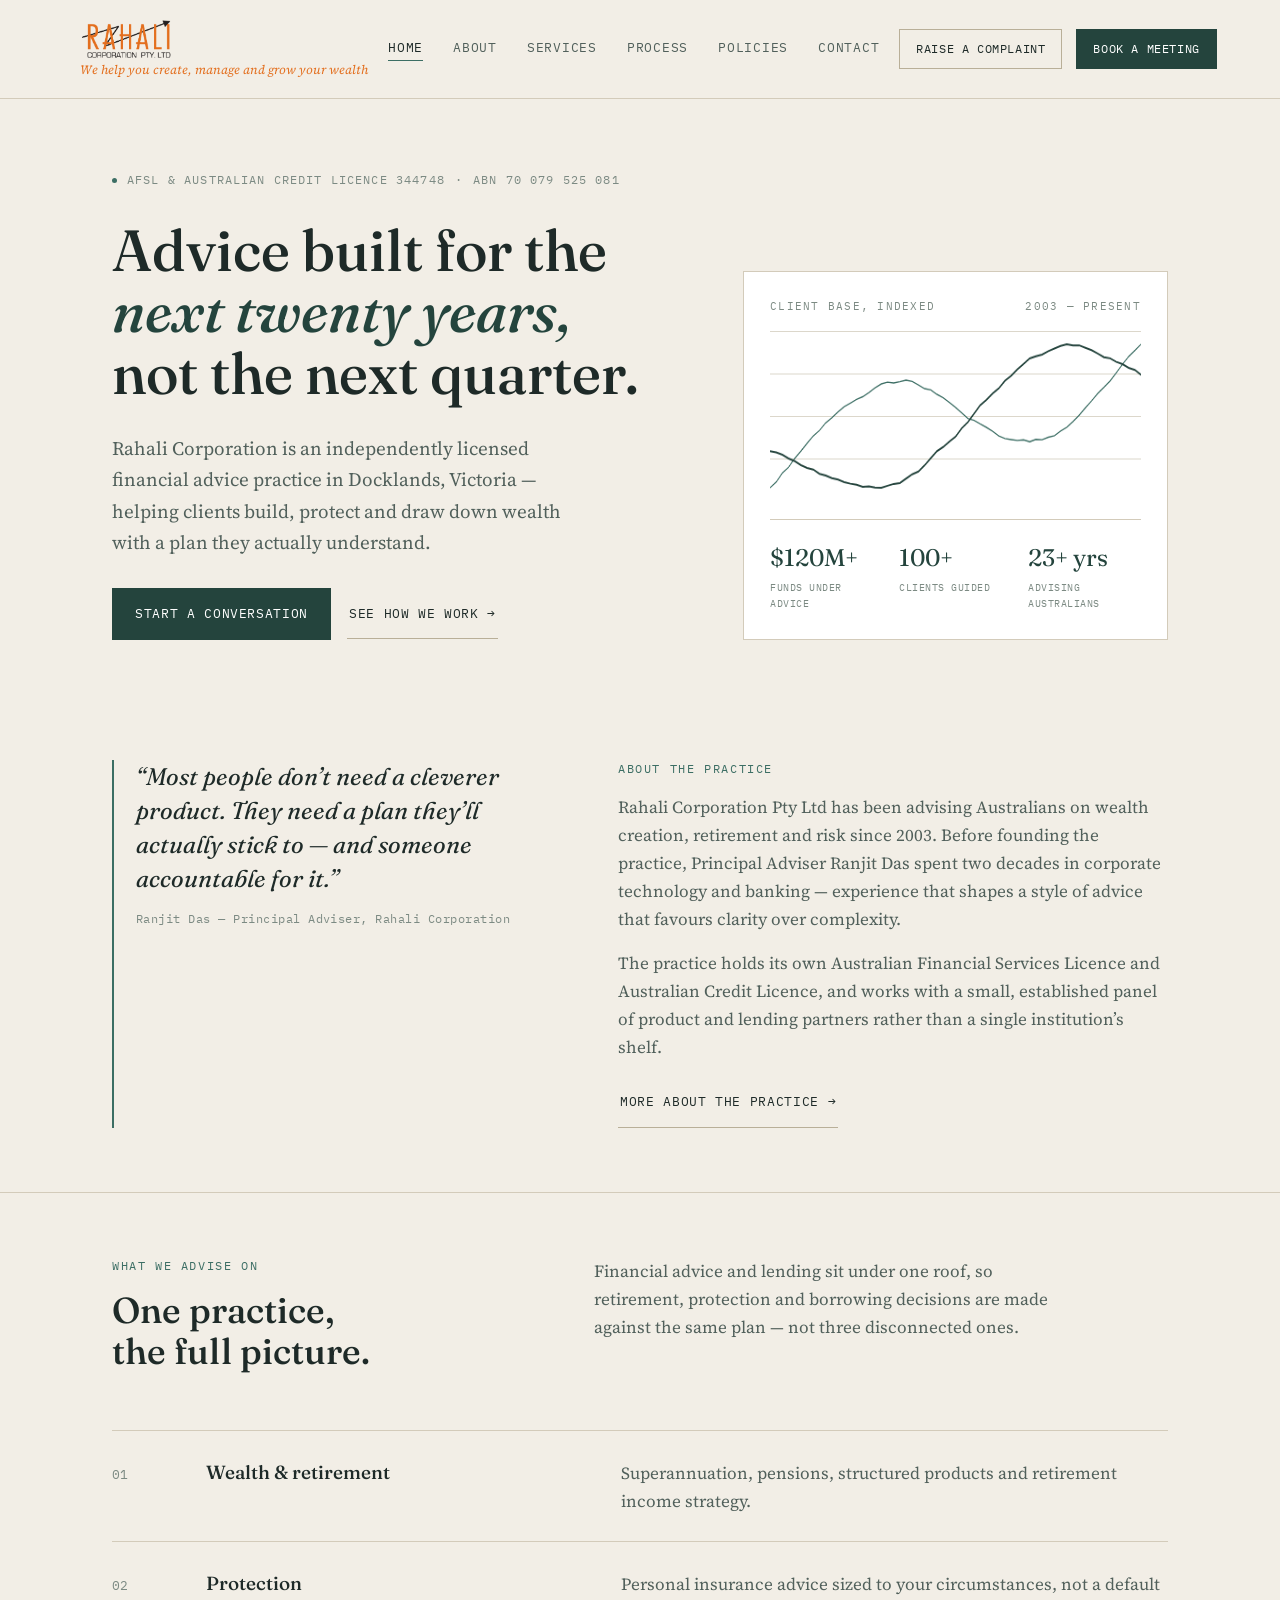
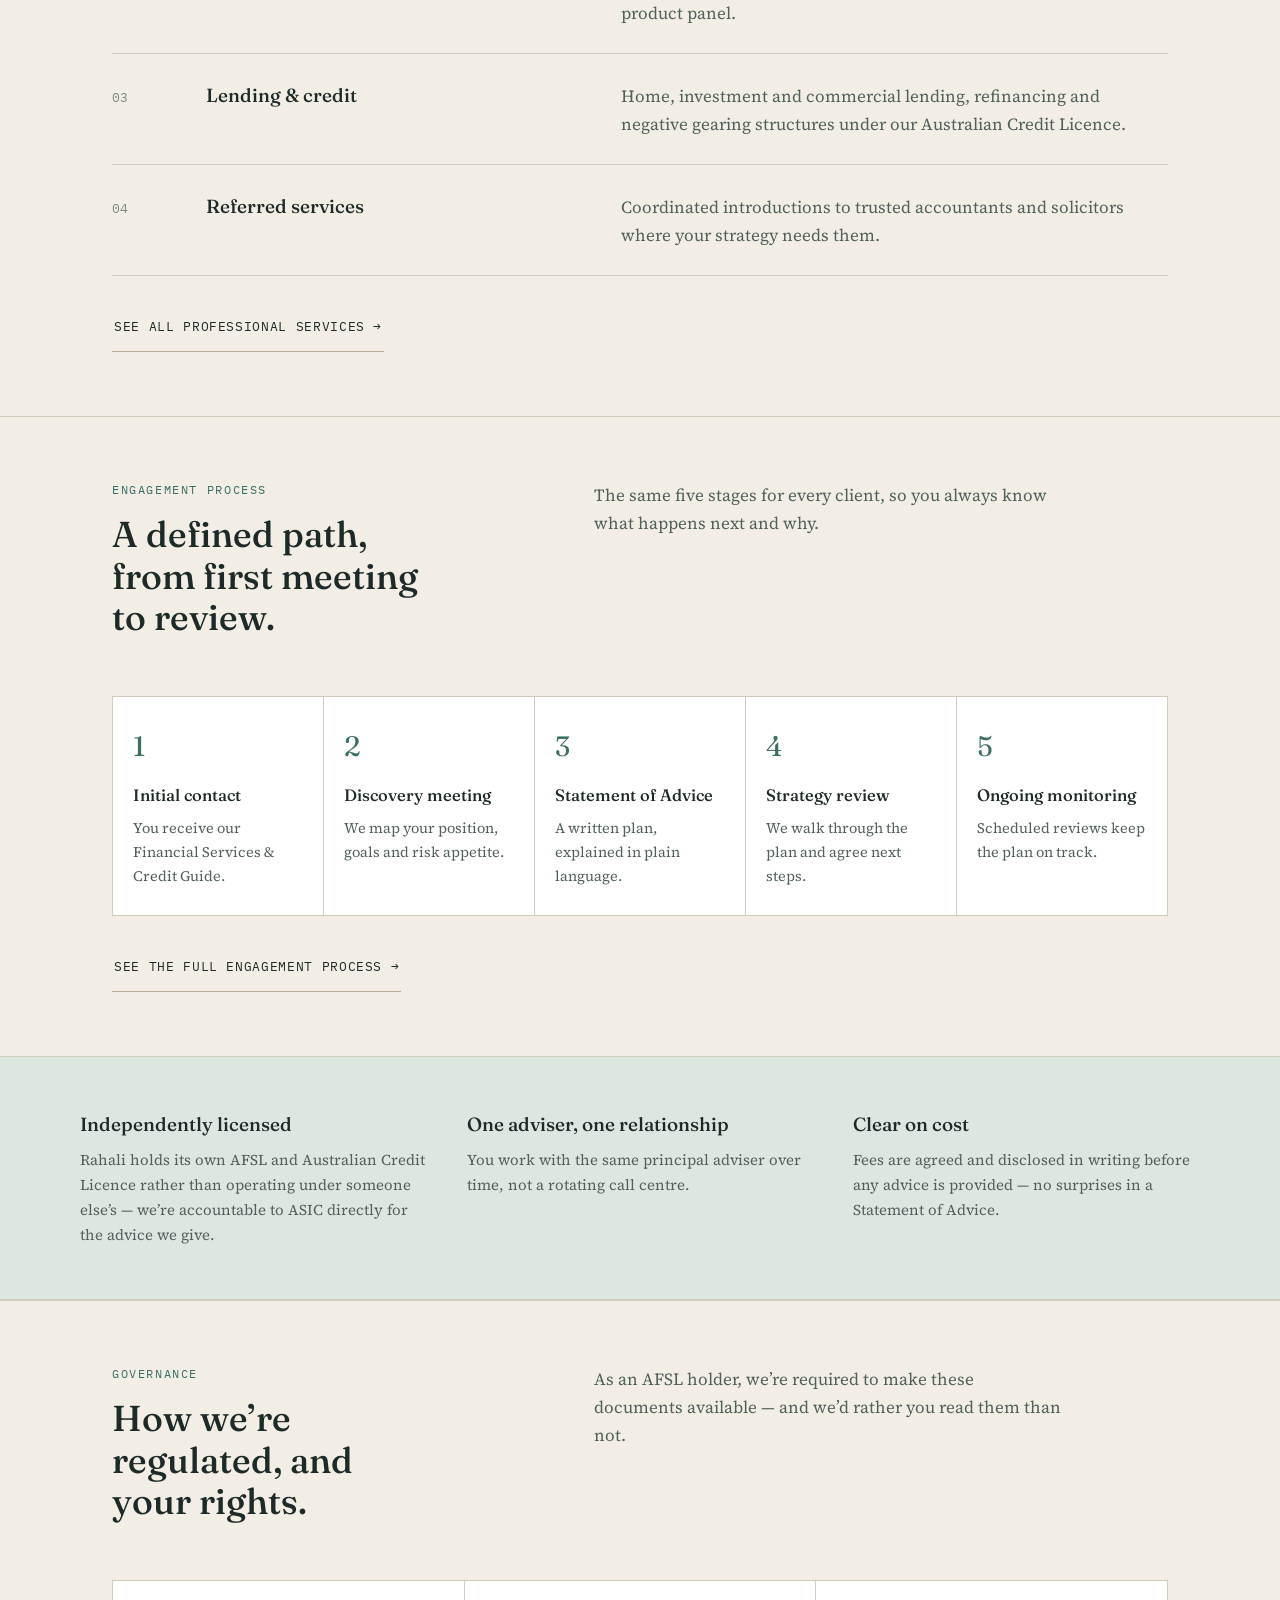
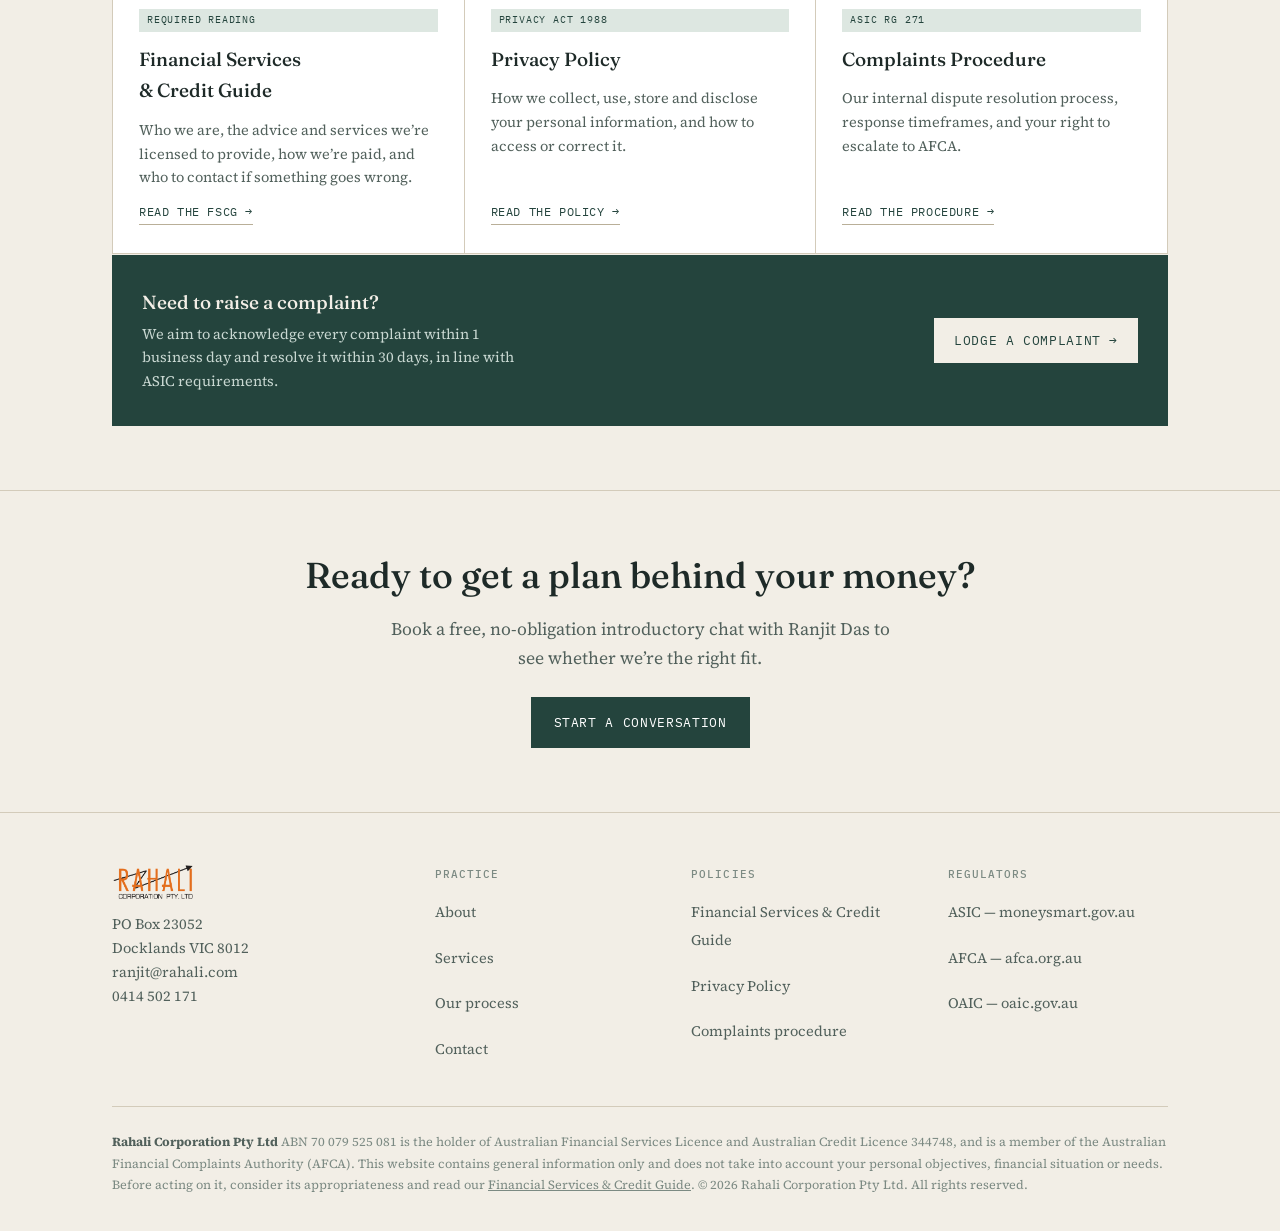
==== index.html @ df9b6079 "Add brand tagline underneath the header logo Insert "We help you create, manage and grow your wealth" ====
<!DOCTYPE html>
<html lang="en-AU">
<head>
<meta charset="UTF-8">
<meta name="viewport" content="width=device-width, initial-scale=1.0">
<title>Rahali Corporation | Financial Planning & Mortgage Advice, Melbourne</title>
<meta name="description" content="Rahali Corporation Pty Ltd helps individuals and families create, grow and protect their wealth through personal financial advice, retirement planning and mortgage broking. AFSL & Australian Credit Licence 344748.">
<link rel="icon" href="assets/img/favicon.png" type="image/png">
<link rel="preconnect" href="https://fonts.googleapis.com">
<link rel="preconnect" href="https://fonts.gstatic.com" crossorigin>
<link rel="stylesheet" href="assets/css/style.css">
</head>
<body>
<a class="skip-link" href="#main">Skip to content</a>
<div class="topbar">
  <div class="wrap topbar-inner">
    <a class="logo" href="index.html">
      <img src="assets/img/logo.png" alt="Rahali Corporation Pty Ltd" class="logo-img">
      <span class="logo-tagline">We help you create, manage and grow your wealth</span>
    </a>
    <nav class="site-nav" aria-label="Primary">
      <a href="index.html">Home</a>
      <a href="about.html">About</a>
      <a href="services.html">Services</a>
      <a href="process.html">Process</a>
      <a href="policies.html">Policies</a>
      <a href="contact.html">Contact</a>
    </nav>
    <div class="topbar-cta">
      <a class="btn-sm btn-outline-sm" href="complaints.html">Raise a Complaint</a>
      <a class="btn-primary btn-sm" href="contact.html">Book a meeting</a>
      <button class="nav-toggle" aria-label="Toggle menu" aria-expanded="false">
        <span></span><span></span><span></span>
      </button>
    </div>
  </div>
</div>

<main id="main">

<header class="hero">
  <div class="wrap">
    <div class="credential-line">
      <span class="dot"></span>
      <span>AFSL &amp; Australian Credit Licence 344748</span>
      <span>&middot;</span>
      <span>ABN 70 079 525 081</span>
    </div>
    <div class="hero-grid">
      <div>
        <h1>Advice built for the <em>next twenty years,</em> not the next quarter.</h1>
        <p class="hero-sub">Rahali Corporation is an independently licensed financial advice practice in Docklands, Victoria &mdash; helping clients build, protect and draw down wealth with a plan they actually understand.</p>
        <div class="hero-actions">
          <a class="btn-primary" href="contact.html">Start a conversation</a>
          <a class="btn-ghost" href="process.html">See how we work &rarr;</a>
        </div>
      </div>
      <div class="hero-figure">
        <div class="fig-label"><span>Client base, indexed</span><span>2003 &mdash; present</span></div>
        <canvas id="horizon" width="600" height="180"></canvas>
        <div class="fig-stats">
          <div><span class="stat-n">$120M+</span><span class="stat-l">Funds under advice</span></div>
          <div><span class="stat-n">100+</span><span class="stat-l">Clients guided</span></div>
          <div><span class="stat-n">23+ yrs</span><span class="stat-l">Advising Australians</span></div>
        </div>
      </div>
    </div>
  </div>
</header>

<section class="section">
  <div class="wrap about-grid">
    <blockquote>
      &ldquo;Most people don&rsquo;t need a cleverer product. They need a plan they&rsquo;ll actually stick to &mdash; and someone accountable for it.&rdquo;
      <cite>Ranjit Das &mdash; Principal Adviser, Rahali Corporation</cite>
    </blockquote>
    <div class="about-copy">
      <span class="eyebrow">About the practice</span>
      <p>Rahali Corporation Pty Ltd has been advising Australians on wealth creation, retirement and risk since 2003. Before founding the practice, Principal Adviser Ranjit Das spent two decades in corporate technology and banking &mdash; experience that shapes a style of advice that favours clarity over complexity.</p>
      <p>The practice holds its own Australian Financial Services Licence and Australian Credit Licence, and works with a small, established panel of product and lending partners rather than a single institution&rsquo;s shelf.</p>
      <p class="mb-0"><a class="btn-ghost" href="about.html">More about the practice &rarr;</a></p>
    </div>
  </div>
</section>

<section class="section">
  <div class="wrap">
    <div class="section-head">
      <div><span class="eyebrow">What we advise on</span><h2>One practice, the full picture.</h2></div>
      <p>Financial advice and lending sit under one roof, so retirement, protection and borrowing decisions are made against the same plan &mdash; not three disconnected ones.</p>
    </div>
    <div class="services-list">
      <div class="service-row"><span class="num mono">01</span><h3>Wealth &amp; retirement</h3><p>Superannuation, pensions, structured products and retirement income strategy.</p></div>
      <div class="service-row"><span class="num mono">02</span><h3>Protection</h3><p>Personal insurance advice sized to your circumstances, not a default product panel.</p></div>
      <div class="service-row"><span class="num mono">03</span><h3>Lending &amp; credit</h3><p>Home, investment and commercial lending, refinancing and negative gearing structures under our Australian Credit Licence.</p></div>
      <div class="service-row"><span class="num mono">04</span><h3>Referred services</h3><p>Coordinated introductions to trusted accountants and solicitors where your strategy needs them.</p></div>
    </div>
    <p style="margin-top:26px;" class="mb-0"><a class="btn-ghost" href="services.html">See all professional services &rarr;</a></p>
  </div>
</section>

<section class="section">
  <div class="wrap">
    <div class="section-head">
      <div><span class="eyebrow">Engagement process</span><h2>A defined path, from first meeting to review.</h2></div>
      <p>The same five stages for every client, so you always know what happens next and why.</p>
    </div>
    <div class="process-list">
      <div class="process-item"><span class="num">1</span><h3>Initial contact</h3><p>You receive our Financial Services &amp; Credit Guide.</p></div>
      <div class="process-item"><span class="num">2</span><h3>Discovery meeting</h3><p>We map your position, goals and risk appetite.</p></div>
      <div class="process-item"><span class="num">3</span><h3>Statement of Advice</h3><p>A written plan, explained in plain language.</p></div>
      <div class="process-item"><span class="num">4</span><h3>Strategy review</h3><p>We walk through the plan and agree next steps.</p></div>
      <div class="process-item"><span class="num">5</span><h3>Ongoing monitoring</h3><p>Scheduled reviews keep the plan on track.</p></div>
    </div>
    <p style="margin-top:26px;" class="mb-0"><a class="btn-ghost" href="process.html">See the full engagement process &rarr;</a></p>
  </div>
</section>

<div class="trust-strip">
  <div class="wrap trust-grid">
    <div><h3>Independently licensed</h3><p>Rahali holds its own AFSL and Australian Credit Licence rather than operating under someone else&rsquo;s &mdash; we&rsquo;re accountable to ASIC directly for the advice we give.</p></div>
    <div><h3>One adviser, one relationship</h3><p>You work with the same principal adviser over time, not a rotating call centre.</p></div>
    <div><h3>Clear on cost</h3><p>Fees are agreed and disclosed in writing before any advice is provided &mdash; no surprises in a Statement of Advice.</p></div>
  </div>
</div>

<section class="section">
  <div class="wrap">
    <div class="section-head">
      <div><span class="eyebrow">Governance</span><h2>How we&rsquo;re regulated, and your rights.</h2></div>
      <p>As an AFSL holder, we&rsquo;re required to make these documents available &mdash; and we&rsquo;d rather you read them than not.</p>
    </div>
    <div class="policy-grid">
      <div class="policy-card">
        <span class="tag">Required reading</span>
        <h3>Financial Services &amp; Credit Guide</h3>
        <p>Who we are, the advice and services we&rsquo;re licensed to provide, how we&rsquo;re paid, and who to contact if something goes wrong.</p>
        <a href="fscg.html">Read the FSCG &rarr;</a>
      </div>
      <div class="policy-card">
        <span class="tag">Privacy Act 1988</span>
        <h3>Privacy Policy</h3>
        <p>How we collect, use, store and disclose your personal information, and how to access or correct it.</p>
        <a href="privacy.html">Read the policy &rarr;</a>
      </div>
      <div class="policy-card">
        <span class="tag">ASIC RG 271</span>
        <h3>Complaints Procedure</h3>
        <p>Our internal dispute resolution process, response timeframes, and your right to escalate to AFCA.</p>
        <a href="complaints.html">Read the procedure &rarr;</a>
      </div>
    </div>
    <div class="complaint-banner">
      <div>
        <h3>Need to raise a complaint?</h3>
        <p>We aim to acknowledge every complaint within 1 business day and resolve it within 30 days, in line with ASIC requirements.</p>
      </div>
      <a href="complaints.html">Lodge a complaint &rarr;</a>
    </div>
  </div>
</section>

<section class="section text-center">
  <div class="wrap">
    <h2>Ready to get a plan behind your money?</h2>
    <p class="lead" style="margin:0 auto 24px;">Book a free, no-obligation introductory chat with Ranjit Das to see whether we&rsquo;re the right fit.</p>
    <a class="btn-primary" href="contact.html">Start a conversation</a>
  </div>
</section>

</main>
<footer class="site-footer">
  <div class="wrap">
    <div class="footer-grid">
      <div>
        <img src="assets/img/logo.png" alt="Rahali Corporation Pty Ltd" class="logo-img logo-img--footer">
        <p style="color:var(--ink-soft);font-size:14.5px;margin-top:14px;max-width:32ch;">PO Box 23052<br>Docklands VIC 8012<br><a href="mailto:ranjit@rahali.com">ranjit@rahali.com</a><br><a href="tel:+61414502171">0414 502 171</a></p>
      </div>
      <div>
        <h4>Practice</h4>
        <ul>
          <li><a href="about.html">About</a></li>
          <li><a href="services.html">Services</a></li>
          <li><a href="process.html">Our process</a></li>
          <li><a href="contact.html">Contact</a></li>
        </ul>
      </div>
      <div>
        <h4>Policies</h4>
        <ul>
          <li><a href="fscg.html">Financial Services &amp; Credit Guide</a></li>
          <li><a href="privacy.html">Privacy Policy</a></li>
          <li><a href="complaints.html">Complaints procedure</a></li>
        </ul>
      </div>
      <div>
        <h4>Regulators</h4>
        <ul>
          <li><a href="https://moneysmart.gov.au" target="_blank" rel="noopener">ASIC — moneysmart.gov.au</a></li>
          <li><a href="https://www.afca.org.au" target="_blank" rel="noopener">AFCA — afca.org.au</a></li>
          <li><a href="https://www.oaic.gov.au" target="_blank" rel="noopener">OAIC — oaic.gov.au</a></li>
        </ul>
      </div>
    </div>
    <div class="footer-legal">
      <strong>Rahali Corporation Pty Ltd</strong> ABN 70 079 525 081 is the holder of Australian Financial Services Licence and Australian Credit Licence 344748, and is a member of the Australian Financial Complaints Authority (AFCA). This website contains general information only and does not take into account your personal objectives, financial situation or needs. Before acting on it, consider its appropriateness and read our <a href="fscg.html">Financial Services &amp; Credit Guide</a>. &copy; <span data-year>2026</span> Rahali Corporation Pty Ltd. All rights reserved.
    </div>
  </div>
</footer>

<script src="assets/js/main.js"></script>
<script>
(function(){
  var c = document.getElementById('horizon');
  if(!c) return;
  var ctx = c.getContext('2d');
  var w = c.width, h = c.height;
  function styleOf(varName, fallback){
    var v = getComputedStyle(document.documentElement).getPropertyValue(varName);
    return v ? v.trim() : fallback;
  }
  function draw(){
    ctx.clearRect(0,0,w,h);
    var line = styleOf('--line-strong','#B9AF98');
    var accent = styleOf('--accent','#3C6E64');
    var accentDeep = styleOf('--accent-deep','#24443D');
    ctx.strokeStyle = line;
    ctx.lineWidth = 1;
    for(var gy=0; gy<=4; gy++){
      var y = (h/4)*gy + 0.5;
      ctx.globalAlpha = 0.5;
      ctx.beginPath(); ctx.moveTo(0,y); ctx.lineTo(w,y); ctx.stroke();
    }
    ctx.globalAlpha = 1;
    function series(seed, color, width, base){
      var pts = 60, arr=[];
      var v = base;
      for(var i=0;i<=pts;i++){
        var t = i/pts;
        v += Math.sin(t*7+seed)*3 + (Math.random()-0.45)*2.2 + 0.9;
        arr.push(v);
      }
      var min = Math.min.apply(null,arr), max = Math.max.apply(null,arr);
      ctx.beginPath();
      ctx.strokeStyle = color;
      ctx.lineWidth = width;
      for(var i=0;i<arr.length;i++){
        var x = (i/pts)*w;
        var y = h - 14 - ((arr[i]-min)/(max-min))*(h-28);
        if(i===0) ctx.moveTo(x,y); else ctx.lineTo(x,y);
      }
      ctx.stroke();
    }
    series(1, accent, 1.4, 20);
    series(4, accentDeep, 2, 10);
  }
  draw();
  window.matchMedia('(prefers-color-scheme: dark)').addEventListener('change', draw);
  window.addEventListener('resize', draw);
})();
</script>
</body>
</html>
---- assets/css/style.css ----
/* =========================================================
   Rahali Corporation Pty Ltd — Site Stylesheet
   "Long Horizon" design system: editorial serif + mono labels,
   sage/cream palette, sharp corners, no shadows.
   ========================================================= */

@import url('https://fonts.googleapis.com/css2?family=Fraunces:opsz,wght@9..144,400;9..144,500;9..144,600&family=Source+Serif+4:ital,wght@0,400;0,500;0,600;1,400&family=IBM+Plex+Mono:wght@400;500&display=swap');

:root{
  --bg:#F2EEE6;
  --surface:#FFFFFF;
  --surface-soft:#EAE4D6;
  --ink:#1E2A28;
  --ink-soft:#51605B;
  --ink-faint:#7C8A83;
  --accent:#3C6E64;
  --accent-deep:#24443D;
  --accent-tint:#DDE7E1;
  --line:#D3CBBA;
  --line-strong:#B9AF98;
  --danger:#8C4A3A;
}
@media (prefers-color-scheme: dark){
  :root:not([data-theme="light"]){
    --bg:#141C1A; --surface:#1B2523; --surface-soft:#22302C;
    --ink:#EDEAE0; --ink-soft:#B7C0BA; --ink-faint:#84928C;
    --accent:#6FAE9D; --accent-deep:#9CCABB; --accent-tint:#25352F;
    --line:#33413C; --line-strong:#425048; --danger:#D19684;
  }
}
:root[data-theme="dark"]{
  --bg:#141C1A; --surface:#1B2523; --surface-soft:#22302C;
  --ink:#EDEAE0; --ink-soft:#B7C0BA; --ink-faint:#84928C;
  --accent:#6FAE9D; --accent-deep:#9CCABB; --accent-tint:#25352F;
  --line:#33413C; --line-strong:#425048; --danger:#D19684;
}

*, *::before, *::after{ box-sizing:border-box; }
html{ -webkit-font-smoothing:antialiased; scroll-behavior:smooth; overflow-x:hidden; }
body{
  margin:0;
  background:var(--bg);
  color:var(--ink);
  font-family:"Source Serif 4", Georgia, "Times New Roman", serif;
  font-size:17px;
  line-height:1.65;
  overflow-x:hidden;
}
a{ color:inherit; }
h1,h2,h3,h4{
  font-family:"Fraunces","Iowan Old Style",Georgia,serif;
  font-weight:500;
  text-wrap:balance;
  margin:0 0 0.5em;
  color:var(--ink);
}
h1{ font-size:clamp(34px,5vw,58px); line-height:1.06; }
h2{ font-size:clamp(26px,3.4vw,36px); line-height:1.15; }
h3{ font-size:19px; font-weight:500; }
p{ margin:0 0 1em; color:var(--ink); }
ul{ padding-left:1.15em; }
li{ margin-bottom:0.5em; }
img,svg{ max-width:100%; display:block; }
em{ font-style:italic; color:var(--accent-deep); }

.mono{ font-family:"IBM Plex Mono",ui-monospace,SFMono-Regular,monospace; letter-spacing:.02em; }

.wrap{ max-width:1120px; margin:0 auto; padding:0 32px; }
@media (max-width:640px){ .wrap{ padding:0 20px; } }

.eyebrow{
  font-family:"IBM Plex Mono",monospace; font-size:11.5px; letter-spacing:.14em;
  text-transform:uppercase; color:var(--accent); margin-bottom:14px; display:block;
}
.lead{ color:var(--ink-soft); font-size:1.1rem; max-width:56ch; }

/* ---- Buttons & links ---- */
.btn-primary{
  font-family:"IBM Plex Mono",monospace; font-size:13px; letter-spacing:.05em; text-transform:uppercase;
  text-decoration:none; color:var(--surface); background:var(--accent-deep);
  padding:14px 22px; display:inline-block; border:1px solid var(--accent-deep); cursor:pointer;
}
.btn-primary:hover{ background:var(--accent); border-color:var(--accent); }
.btn-ghost{
  font-family:"IBM Plex Mono",monospace; font-size:13px; letter-spacing:.05em; text-transform:uppercase;
  text-decoration:none; color:var(--ink); border-bottom:1px solid var(--line-strong);
  padding:14px 2px; display:inline-block; background:none; border-top:none; border-left:none; border-right:none; cursor:pointer;
}
.btn-ghost:hover{ color:var(--accent-deep); border-color:var(--accent-deep); }
.btn-sm{
  font-family:"IBM Plex Mono",monospace; font-size:12px; letter-spacing:.05em; text-transform:uppercase;
  text-decoration:none; padding:9px 16px; display:inline-block; cursor:pointer;
}
.btn-outline-sm{ color:var(--ink); border:1px solid var(--line-strong); background:none; }
.btn-outline-sm:hover{ border-color:var(--accent-deep); color:var(--accent-deep); }
.hero-actions{ display:flex; gap:16px; margin-top:30px; flex-wrap:wrap; align-items:center; }

/* ---- Topbar ---- */
.topbar{ border-bottom:1px solid var(--line); background:var(--bg); position:sticky; top:0; z-index:100; }
.topbar-inner{ display:flex; align-items:center; justify-content:space-between; padding:20px 0; gap:20px; }
.logo{ display:flex; flex-direction:column; align-items:flex-start; gap:4px; text-decoration:none; flex-shrink:0; min-width:0; }
.logo-img{ height:38px; width:auto; display:block; flex-shrink:0; }
.logo-img--footer{ height:34px; margin-bottom:14px; }
.logo-tagline{
  font-family:"Source Serif 4", Georgia, serif; font-style:italic; font-size:12.5px;
  color:#E36E1D; line-height:1.25; white-space:nowrap;
}
@media (max-width:640px){ .logo-tagline{ display:none; } }
nav.site-nav{ display:flex; gap:30px; }
nav.site-nav a{
  font-family:"IBM Plex Mono",monospace; font-size:12.5px; letter-spacing:.06em; text-transform:uppercase;
  text-decoration:none; color:var(--ink-soft); padding-bottom:3px; border-bottom:1px solid transparent;
}
nav.site-nav a:hover, nav.site-nav a.active{ color:var(--ink); border-color:var(--accent); }
.topbar-cta{ display:flex; align-items:center; gap:14px; flex-shrink:0; }
.nav-toggle{ display:none; background:none; border:1px solid var(--line-strong); padding:8px 10px; cursor:pointer; }
.nav-toggle span{ display:block; width:20px; height:2px; margin:4px 0; background:var(--ink); }

@media (max-width:900px){
  nav.site-nav{
    display:none; position:absolute; top:100%; left:0; right:0;
    flex-direction:column; gap:0; background:var(--surface); border-bottom:1px solid var(--line);
  }
  nav.site-nav.open{ display:flex; }
  nav.site-nav a{ padding:16px 20px; border-bottom:1px solid var(--line); }
  nav.site-nav a:last-child{ border-bottom:none; }
  .topbar-cta .btn-outline-sm{ display:none; }
  .nav-toggle{ display:block; }
}
@media (max-width:480px){
  .topbar-cta .btn-primary.btn-sm{ padding:9px 12px; font-size:11px; }
}

/* ---- Hero ---- */
.hero{ padding:72px 0 56px; position:relative; overflow:hidden; }
.credential-line{
  display:flex; gap:10px; align-items:center; flex-wrap:wrap;
  font-family:"IBM Plex Mono",monospace; font-size:11.5px; letter-spacing:.1em; text-transform:uppercase;
  color:var(--ink-faint); margin-bottom:30px;
}
.credential-line .dot{ width:5px; height:5px; border-radius:50%; background:var(--accent); flex-shrink:0; }
.hero-grid{ display:grid; grid-template-columns:1.15fr .85fr; gap:56px; align-items:end; }
@media (max-width:860px){ .hero-grid{ grid-template-columns:1fr; } }
.hero h1{ max-width:15ch; }
.hero-sub{ margin-top:20px; color:var(--ink-soft); font-size:19px; max-width:46ch; }
.hero-figure{ border:1px solid var(--line); background:var(--surface); padding:26px; }
.hero-figure .fig-label{
  font-family:"IBM Plex Mono",monospace; font-size:10.5px; letter-spacing:.12em; text-transform:uppercase;
  color:var(--ink-faint); display:flex; justify-content:space-between; margin-bottom:16px;
}
canvas#horizon{ display:block; width:100%; height:170px; }
.fig-stats{ display:grid; grid-template-columns:repeat(3,1fr); gap:16px; margin-top:18px; border-top:1px solid var(--line); padding-top:18px; }
.fig-stats div span{ display:block; }
.stat-n{ font-family:"Fraunces",serif; font-size:24px; color:var(--accent-deep); }
.stat-l{ font-family:"IBM Plex Mono",monospace; font-size:10px; letter-spacing:.05em; text-transform:uppercase; color:var(--ink-faint); margin-top:2px; }

/* ---- Section shell ---- */
.section{ padding:64px 0; border-top:1px solid var(--line); }
.section:first-of-type{ border-top:none; }
.section--tight{ padding:44px 0; }
.section--tint{ background:var(--accent-tint); }
.section-head{ display:grid; grid-template-columns:1fr 1.3fr; gap:40px; margin-bottom:40px; }
@media (max-width:760px){ .section-head{ grid-template-columns:1fr; gap:14px; } }
.section-head h2{ max-width:14ch; }
.section-head p{ color:var(--ink-soft); margin:0; max-width:52ch; }

/* ---- About / pull quote ---- */
.about-grid{ display:grid; grid-template-columns:.9fr 1.1fr; gap:56px; }
@media (max-width:820px){ .about-grid{ grid-template-columns:1fr; } }
blockquote{
  margin:0; font-family:"Fraunces",serif; font-style:italic; font-weight:400; font-size:24px; line-height:1.42;
  color:var(--ink); border-left:2px solid var(--accent); padding-left:22px;
}
blockquote cite{ display:block; margin-top:14px; font-family:"IBM Plex Mono",monospace; font-style:normal; font-size:12px; letter-spacing:.04em; color:var(--ink-faint); }
.about-copy p{ color:var(--ink-soft); margin:0 0 16px; }
.about-copy p:last-child{ margin-bottom:0; }

/* ---- Numbered service rows ---- */
.services-list{ border-top:1px solid var(--line); }
.service-row{ display:grid; grid-template-columns:70px 1fr 1.4fr; gap:24px; padding:26px 0; border-bottom:1px solid var(--line); align-items:baseline; }
@media (max-width:760px){ .service-row{ grid-template-columns:1fr; gap:6px; } }
.service-row .num{ font-family:"IBM Plex Mono",monospace; color:var(--ink-faint); font-size:13px; }
.service-row h3{ margin-bottom:0; }
.service-row p{ margin:0; color:var(--ink-soft); }
.service-row ul{ margin:8px 0 0; color:var(--ink-soft); }

/* ---- Process grid ---- */
.process-list{ display:grid; grid-template-columns:repeat(5,1fr); gap:1px; background:var(--line); border:1px solid var(--line); }
@media (max-width:960px){ .process-list{ grid-template-columns:repeat(3,1fr); } }
@media (max-width:620px){ .process-list{ grid-template-columns:1fr 1fr; } }
@media (max-width:420px){ .process-list{ grid-template-columns:1fr; } }
.process-item{ background:var(--surface); padding:26px 20px; }
.process-item .num{ font-family:"Fraunces",serif; color:var(--accent); font-size:28px; display:block; margin-bottom:12px; }
.process-item h3{ font-size:16.5px; margin-bottom:8px; }
.process-item p{ margin:0; color:var(--ink-soft); font-size:14.5px; }

/* ---- Trust strip ---- */
.trust-strip{ background:var(--accent-tint); border-top:1px solid var(--line); border-bottom:1px solid var(--line); }
.trust-grid{ display:grid; grid-template-columns:repeat(3,1fr); gap:40px; padding:52px 0; }
@media (max-width:760px){ .trust-grid{ grid-template-columns:1fr; gap:28px; } }
.trust-grid h3{ margin-bottom:8px; }
.trust-grid p{ margin:0; color:var(--ink-soft); font-size:15px; }

/* ---- Policy grid + complaint banner ---- */
.policy-grid{ display:grid; grid-template-columns:repeat(3,1fr); gap:1px; background:var(--line); border:1px solid var(--line); }
@media (max-width:760px){ .policy-grid{ grid-template-columns:1fr; } }
.policy-card{ background:var(--surface); padding:28px 26px; display:flex; flex-direction:column; gap:12px; }
.policy-card h3{ margin-bottom:0; }
.policy-card p{ margin:0; color:var(--ink-soft); font-size:14.5px; flex:1; }
.policy-card a{
  font-family:"IBM Plex Mono",monospace; font-size:12px; letter-spacing:.05em; text-transform:uppercase;
  text-decoration:none; color:var(--accent-deep); border-bottom:1px solid var(--line-strong); align-self:flex-start; padding-bottom:2px;
}
.tag{ display:inline-block; font-family:"IBM Plex Mono",monospace; font-size:10px; letter-spacing:.08em; text-transform:uppercase; color:var(--accent-deep); background:var(--accent-tint); padding:3px 8px; }
.complaint-banner{
  margin-top:1px; background:var(--accent-deep); color:var(--bg); padding:32px 30px;
  display:flex; justify-content:space-between; align-items:center; gap:24px; flex-wrap:wrap;
}
.complaint-banner h3{ color:var(--bg); margin-bottom:4px; }
.complaint-banner p{ margin:0; color:#C9D8D2; font-size:14.5px; max-width:48ch; }
.complaint-banner a{
  font-family:"IBM Plex Mono",monospace; font-size:12.5px; letter-spacing:.05em; text-transform:uppercase;
  text-decoration:none; color:var(--accent-deep); background:var(--bg); padding:12px 20px; white-space:nowrap;
}

/* ---- Generic panel / card (contact, credentials, callouts) ---- */
.panel{ background:var(--surface); border:1px solid var(--line); padding:28px; }
.panel-grid{ display:grid; gap:1px; background:var(--line); border:1px solid var(--line); }
.panel-grid-3{ grid-template-columns:repeat(3,1fr); }
.panel-grid-2{ grid-template-columns:repeat(2,1fr); }
@media (max-width:760px){ .panel-grid-3, .panel-grid-2{ grid-template-columns:1fr; } }
.panel-grid .panel{ border:none; }

/* ---- Tables ---- */
table{ width:100%; border-collapse:collapse; margin:1.2em 0; font-size:15px; }
th,td{ text-align:left; padding:12px 14px; border-bottom:1px solid var(--line); vertical-align:top; }
th{ font-family:"IBM Plex Mono",monospace; font-size:11.5px; letter-spacing:.06em; text-transform:uppercase; color:var(--ink-faint); font-weight:500; }

/* ---- Legal doc pages ---- */
.legal-layout{ display:grid; grid-template-columns:240px 1fr; gap:48px; align-items:start; }
@media (max-width:900px){ .legal-layout{ grid-template-columns:1fr; } }
.legal-toc{ position:sticky; top:90px; border-left:1px solid var(--line); padding-left:20px; font-size:13.5px; }
.legal-toc h4{ font-family:"IBM Plex Mono",monospace; font-size:10.5px; text-transform:uppercase; letter-spacing:.1em; color:var(--ink-faint); margin-bottom:12px; font-weight:500; }
.legal-toc ol{ padding-left:1.1em; margin:0; color:var(--ink-soft); }
.legal-toc a{ color:var(--ink-soft); text-decoration:none; }
.legal-toc a:hover{ color:var(--accent-deep); }
.legal-body h2{ margin-top:1.7em; scroll-margin-top:100px; }
.legal-body h3{ margin-top:1.2em; scroll-margin-top:100px; }
.legal-meta{
  display:flex; gap:24px; flex-wrap:wrap; font-family:"IBM Plex Mono",monospace; font-size:12px; letter-spacing:.02em;
  color:var(--ink-faint); border-bottom:1px solid var(--line); padding-bottom:20px; margin-bottom:30px;
}
.callout{ background:var(--accent-tint); border-left:2px solid var(--accent); padding:18px 22px; margin:1.4em 0; font-size:15.5px; }
.callout--deep{ background:var(--surface-soft); border-left-color:var(--ink-faint); }

/* ---- Steps (complaints procedure) ---- */
.steps{ counter-reset:step; }
.step{ display:grid; grid-template-columns:52px 1fr; gap:20px; position:relative; padding-bottom:36px; }
.step:last-child{ padding-bottom:0; }
.step-num{
  counter-increment:step; width:52px; height:52px; border:1px solid var(--accent-deep); color:var(--accent-deep);
  display:flex; align-items:center; justify-content:center; font-family:"Fraunces",serif; font-size:19px; position:relative; z-index:1; background:var(--bg);
}
.step-num::before{ content:counter(step); }
.step:not(:last-child)::after{ content:''; position:absolute; left:25px; top:52px; bottom:-4px; width:1px; background:var(--line); }
.step-body{ padding-top:6px; }
.step-body h3{ margin-bottom:6px; }
.step-body p:last-child{ margin-bottom:0; }

/* ---- Forms ---- */
.form-grid{ display:grid; grid-template-columns:1fr 1fr; gap:20px; }
@media (max-width:700px){ .form-grid{ grid-template-columns:1fr; } }
.field{ display:flex; flex-direction:column; gap:8px; margin-bottom:20px; }
.field.full{ grid-column:1/-1; }
label{ font-family:"IBM Plex Mono",monospace; font-weight:500; font-size:11.5px; letter-spacing:.06em; text-transform:uppercase; color:var(--ink-faint); }
input, select, textarea{
  font-family:"Source Serif 4",serif; font-size:16px;
  padding:12px 14px; border:1px solid var(--line-strong); background:var(--surface); color:var(--ink);
}
input:focus, select:focus, textarea:focus{ outline:none; border-color:var(--accent-deep); }
.required{ color:var(--danger); }
.form-note{ font-size:13.5px; color:var(--ink-faint); }

/* ---- Footer ---- */
footer.site-footer{ border-top:1px solid var(--line); padding:52px 0 36px; }
.footer-grid{ display:grid; grid-template-columns:1.3fr 1fr 1fr 1fr; gap:36px; margin-bottom:36px; }
@media (max-width:760px){ .footer-grid{ grid-template-columns:1fr 1fr; } }
@media (max-width:480px){ .footer-grid{ grid-template-columns:1fr; } }
.footer-grid h4{ font-family:"IBM Plex Mono",monospace; font-size:11px; letter-spacing:.1em; text-transform:uppercase; color:var(--ink-faint); margin-bottom:14px; font-weight:500; }
.footer-grid ul{ list-style:none; margin:0; padding:0; display:flex; flex-direction:column; gap:9px; }
.footer-grid a{ text-decoration:none; color:var(--ink-soft); font-size:14.5px; }
.footer-grid a:hover{ color:var(--accent-deep); }
.footer-legal{ padding-top:24px; border-top:1px solid var(--line); font-size:12.5px; color:var(--ink-faint); line-height:1.7; }
.footer-legal strong{ color:var(--ink-soft); }

/* ---- Utility ---- */
.text-center{ text-align:center; }
.mb-0{ margin-bottom:0; }
:focus-visible{ outline:2px solid var(--accent-deep); outline-offset:2px; }
.skip-link{ position:absolute; left:-999px; top:auto; background:var(--accent-deep); color:var(--bg); padding:10px 16px; z-index:200; font-family:"IBM Plex Mono",monospace; font-size:12px; text-decoration:none; }
.skip-link:focus{ left:16px; top:16px; }
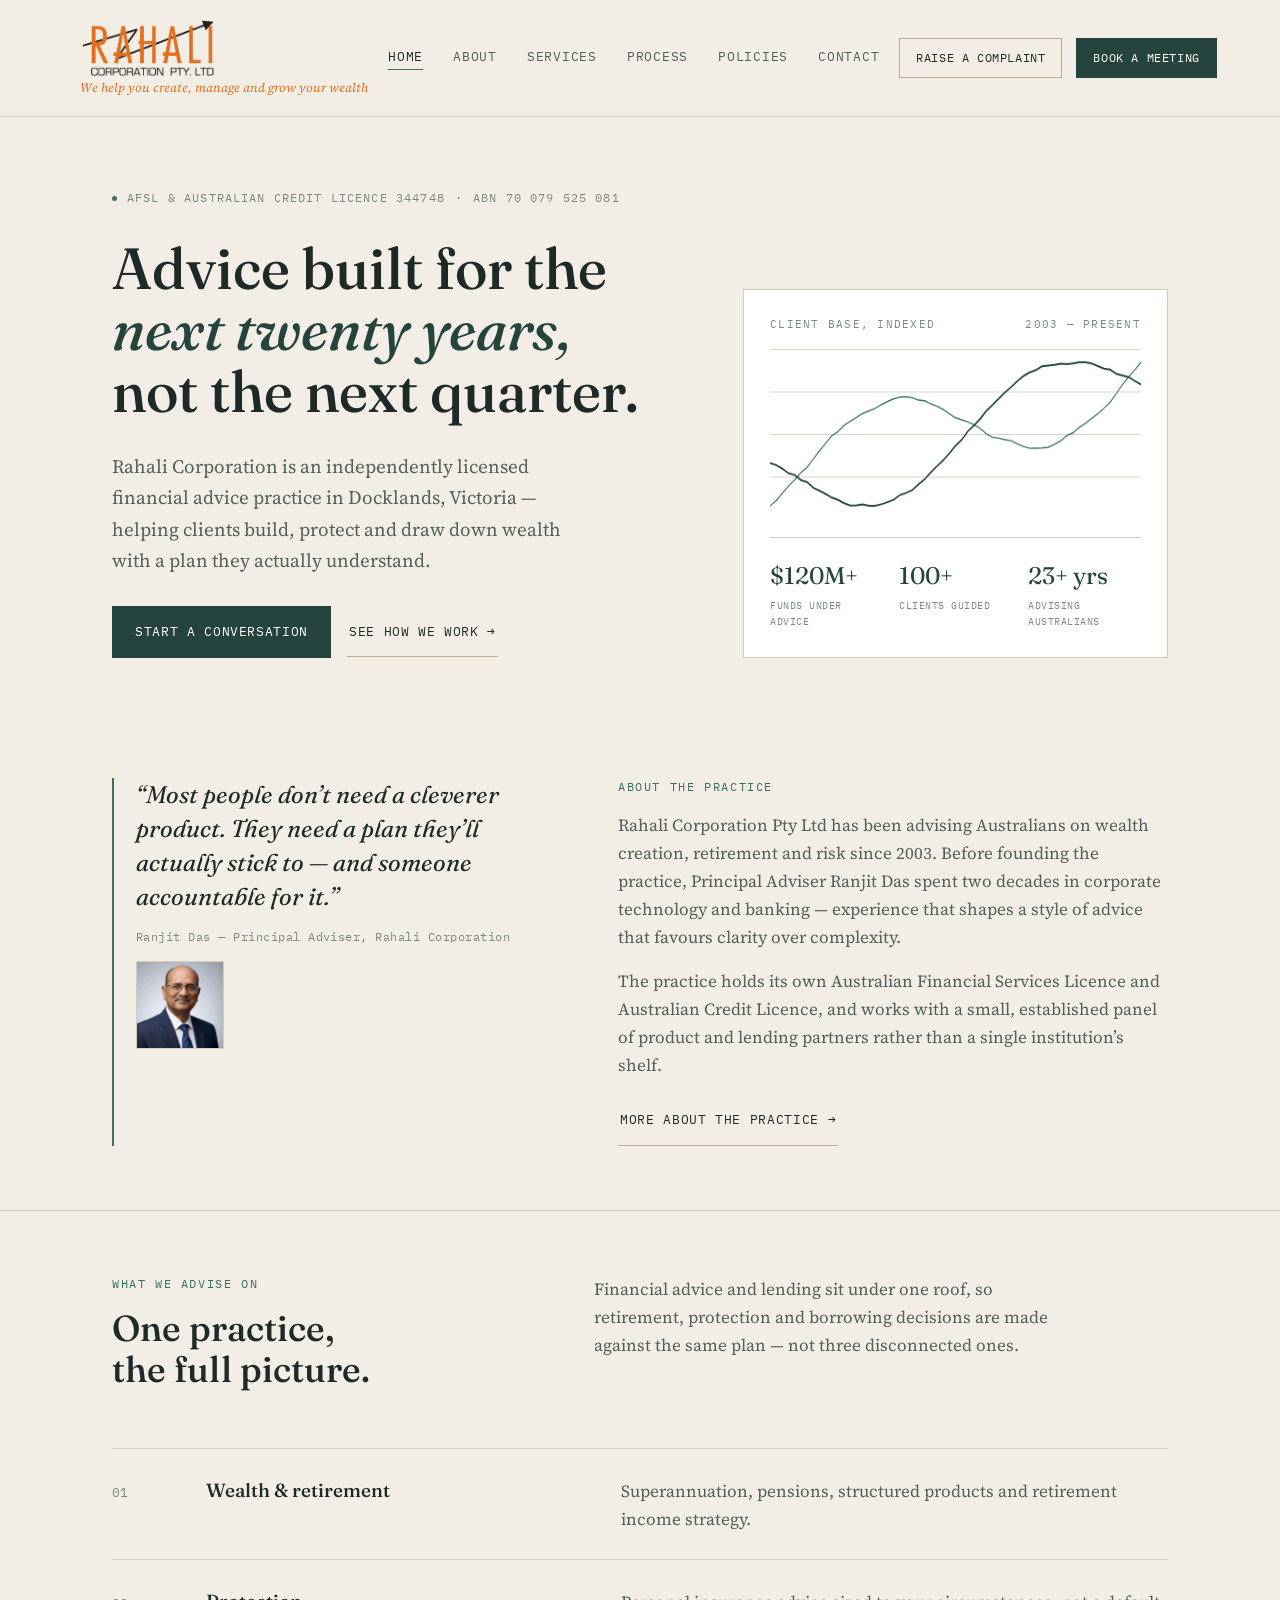
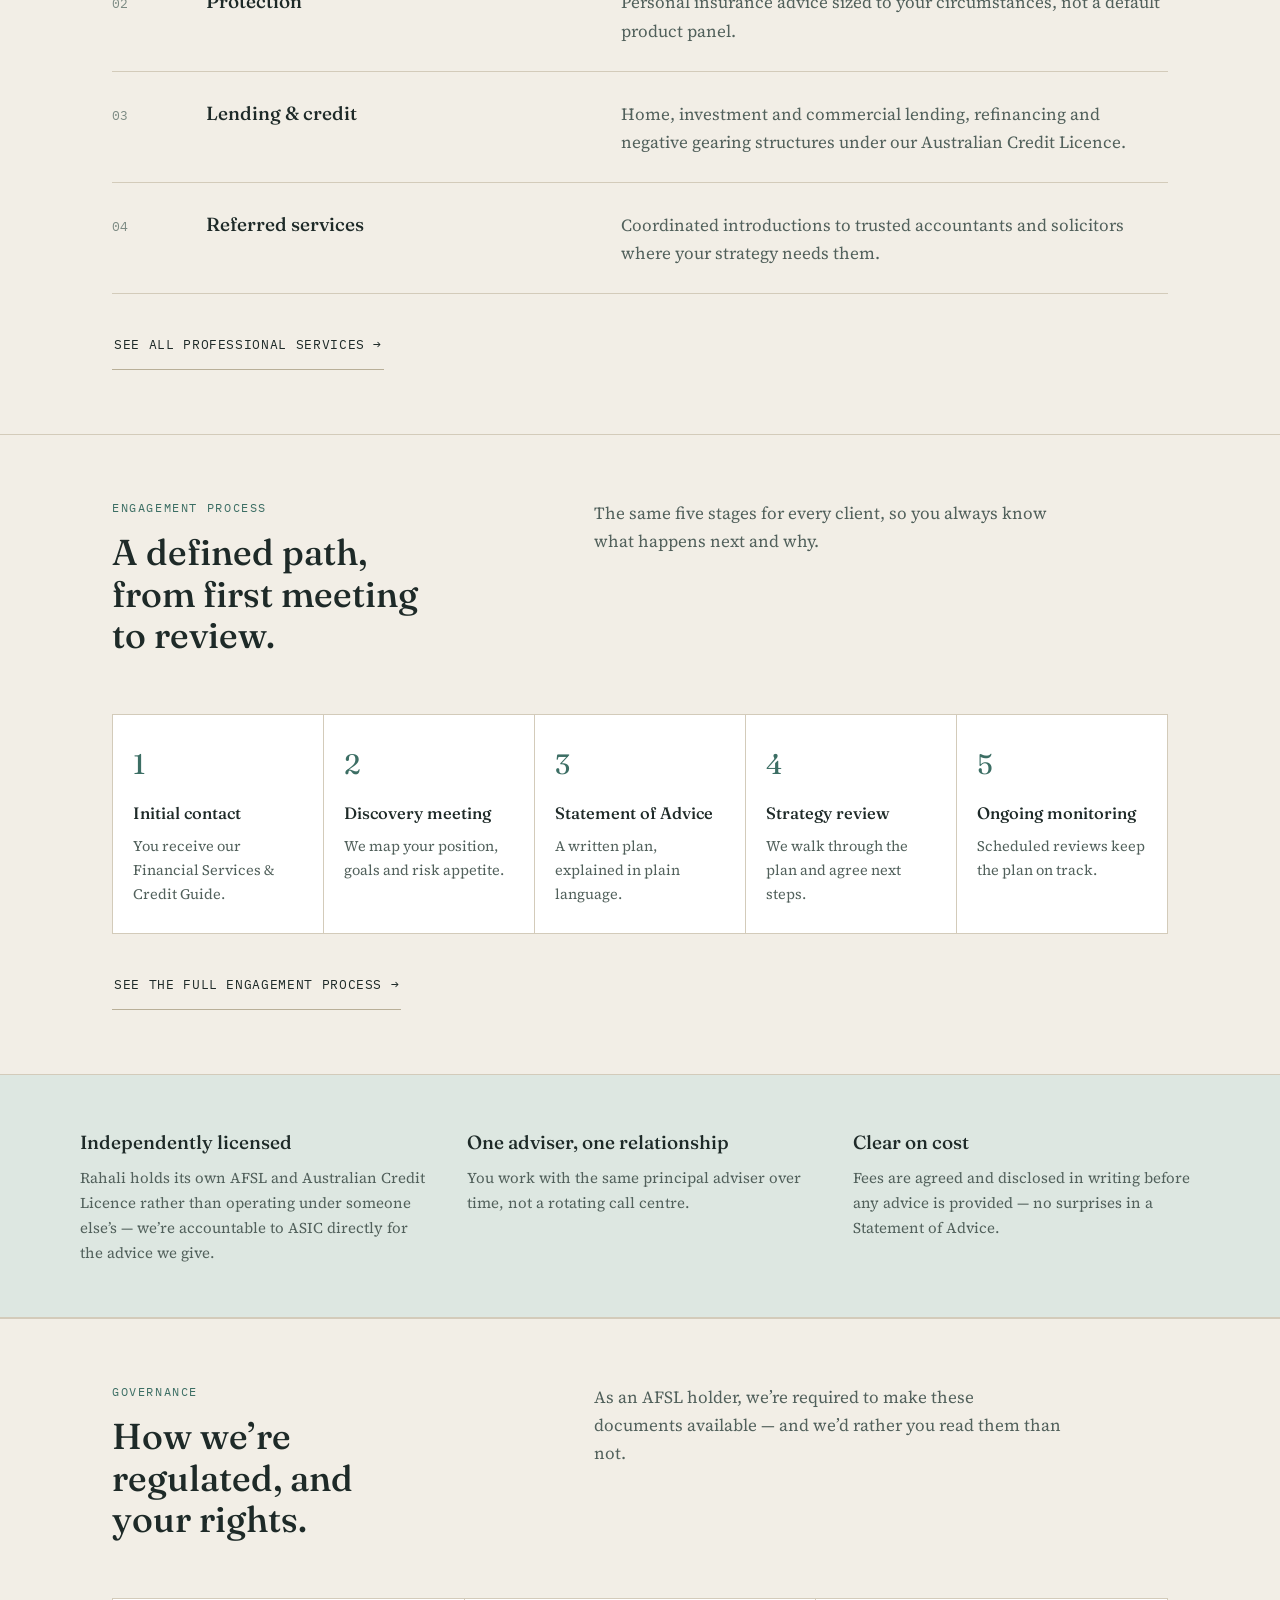
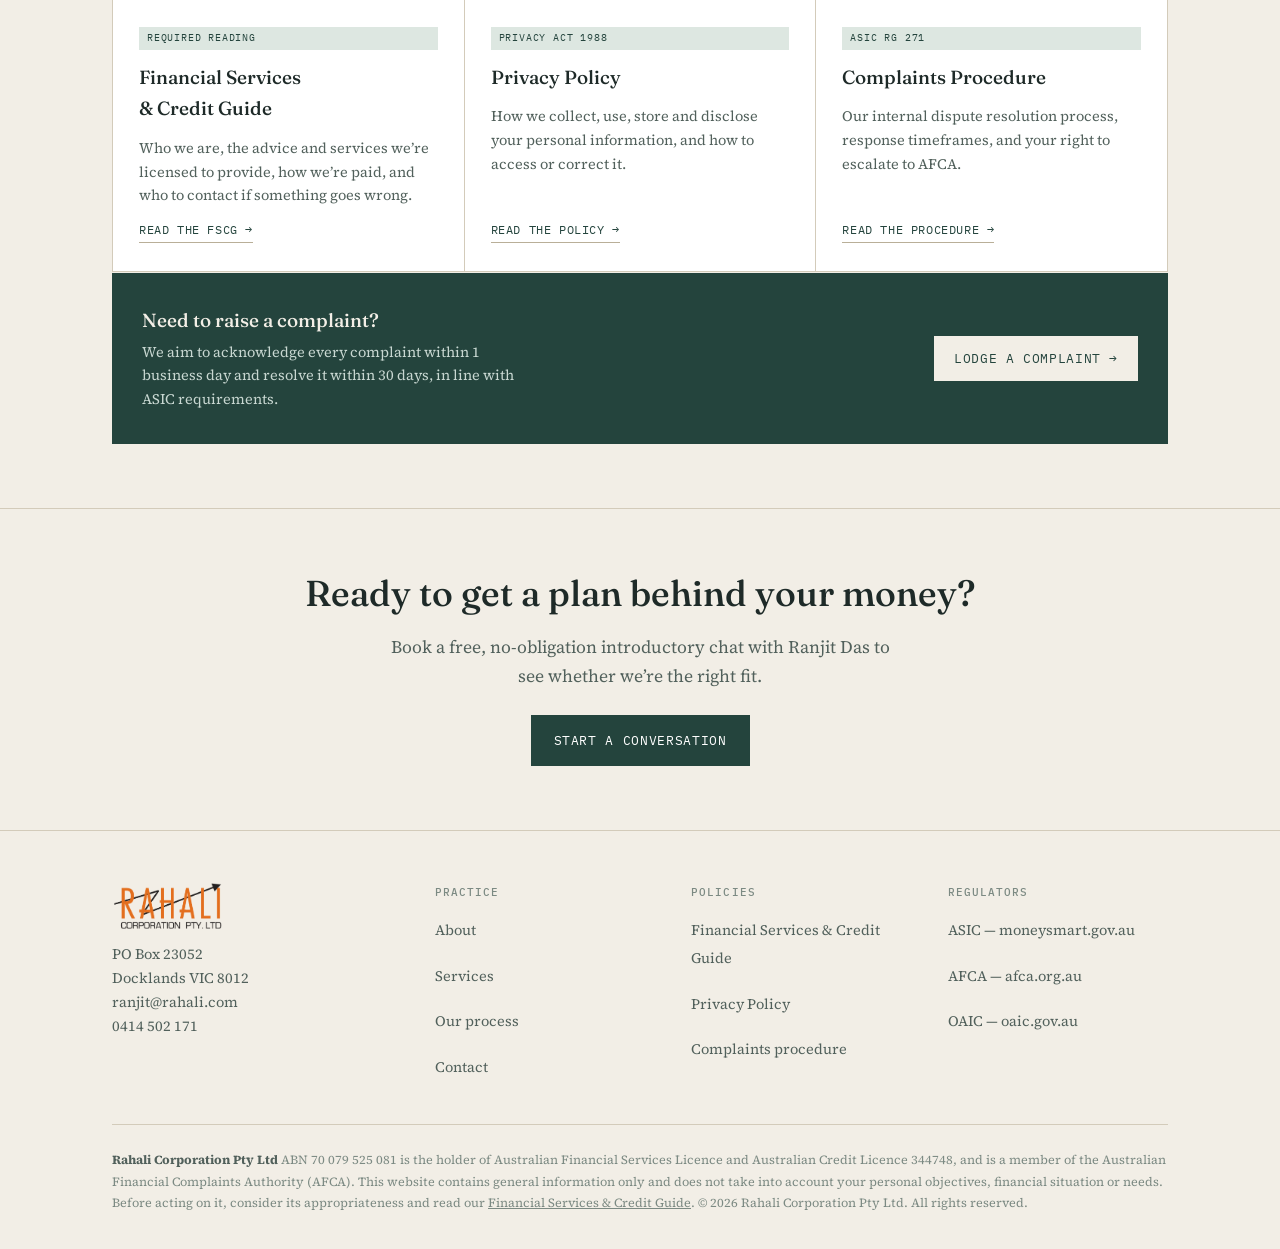
==== commit 4370326d: "Add Ranjit Das's photo under the pull-quote citation Places his headshot directly under "Ranjit Das " ====
--- a/index.html
+++ b/index.html
@@ -73,6 +73,7 @@
     <blockquote>
       &ldquo;Most people don&rsquo;t need a cleverer product. They need a plan they&rsquo;ll actually stick to &mdash; and someone accountable for it.&rdquo;
       <cite>Ranjit Das &mdash; Principal Adviser, Rahali Corporation</cite>
+      <img src="assets/img/ranjit-das.jpg" alt="Ranjit Das, Principal Adviser at Rahali Corporation" class="byline-photo">
     </blockquote>
     <div class="about-copy">
       <span class="eyebrow">About the practice</span>
--- a/assets/css/style.css
+++ b/assets/css/style.css
@@ -99,8 +99,8 @@
 .topbar{ border-bottom:1px solid var(--line); background:var(--bg); position:sticky; top:0; z-index:100; }
 .topbar-inner{ display:flex; align-items:center; justify-content:space-between; padding:20px 0; gap:20px; }
 .logo{ display:flex; flex-direction:column; align-items:flex-start; gap:4px; text-decoration:none; flex-shrink:0; min-width:0; }
-.logo-img{ height:38px; width:auto; display:block; flex-shrink:0; }
-.logo-img--footer{ height:34px; margin-bottom:14px; }
+.logo-img{ height:56px; width:auto; display:block; flex-shrink:0; }
+.logo-img--footer{ height:46px; margin-bottom:14px; }
 .logo-tagline{
   font-family:"Source Serif 4", Georgia, serif; font-style:italic; font-size:12.5px;
   color:#E36E1D; line-height:1.25; white-space:nowrap;
@@ -172,6 +172,7 @@
   color:var(--ink); border-left:2px solid var(--accent); padding-left:22px;
 }
 blockquote cite{ display:block; margin-top:14px; font-family:"IBM Plex Mono",monospace; font-style:normal; font-size:12px; letter-spacing:.04em; color:var(--ink-faint); }
+.byline-photo{ width:88px; height:88px; object-fit:cover; margin-top:16px; border:1px solid var(--line); }
 .about-copy p{ color:var(--ink-soft); margin:0 0 16px; }
 .about-copy p:last-child{ margin-bottom:0; }
 
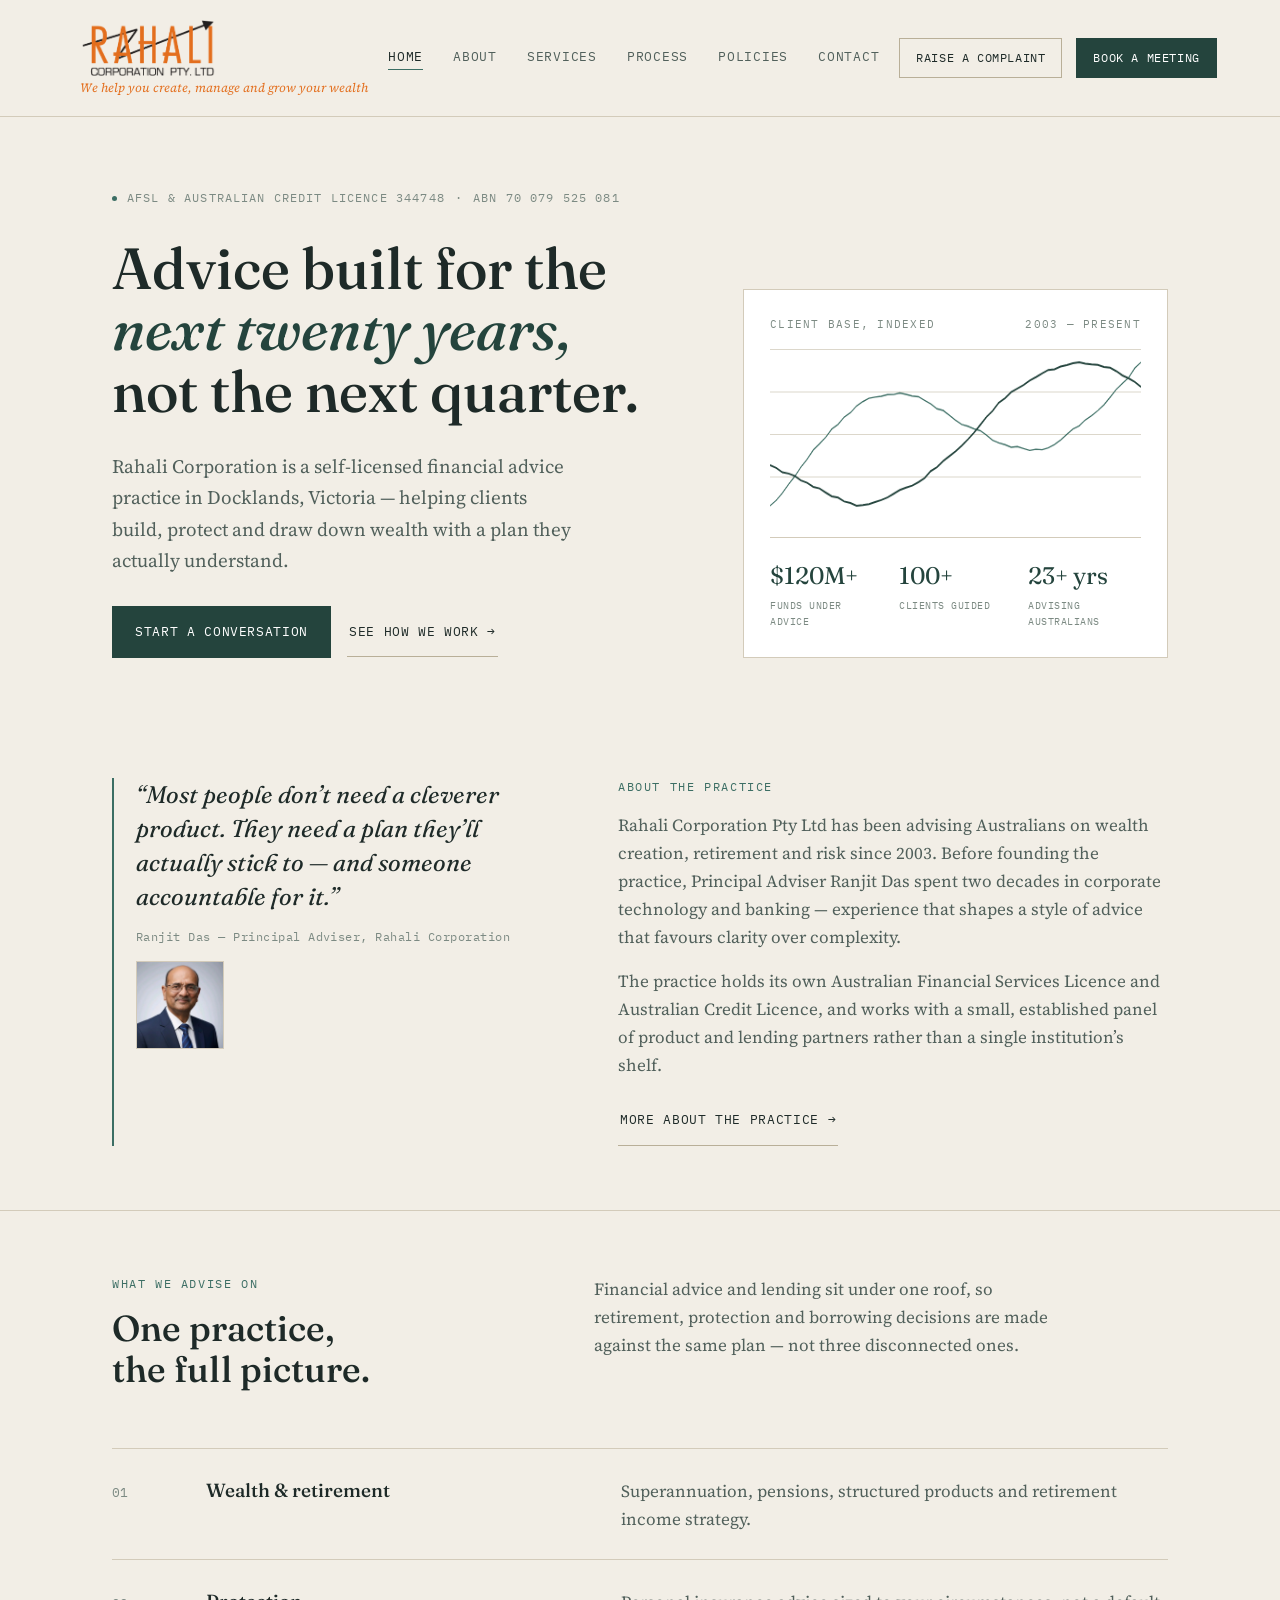
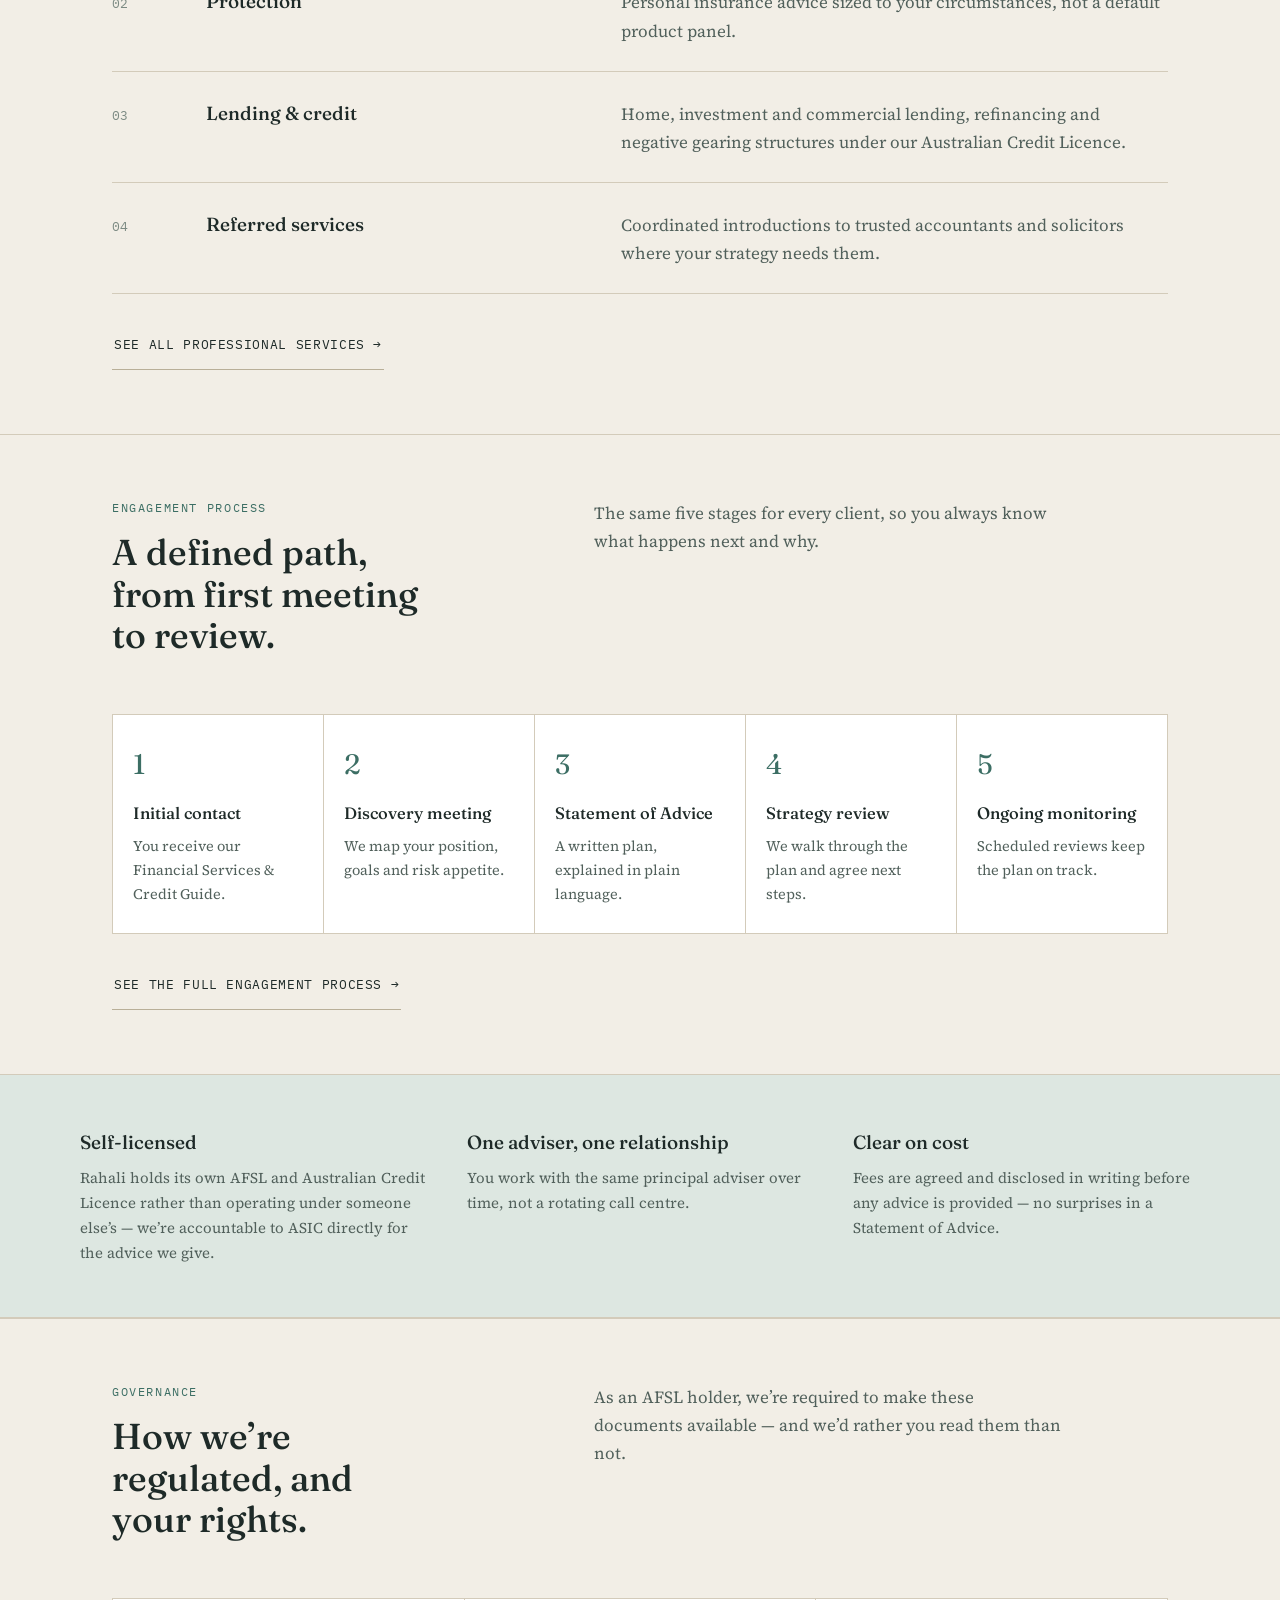
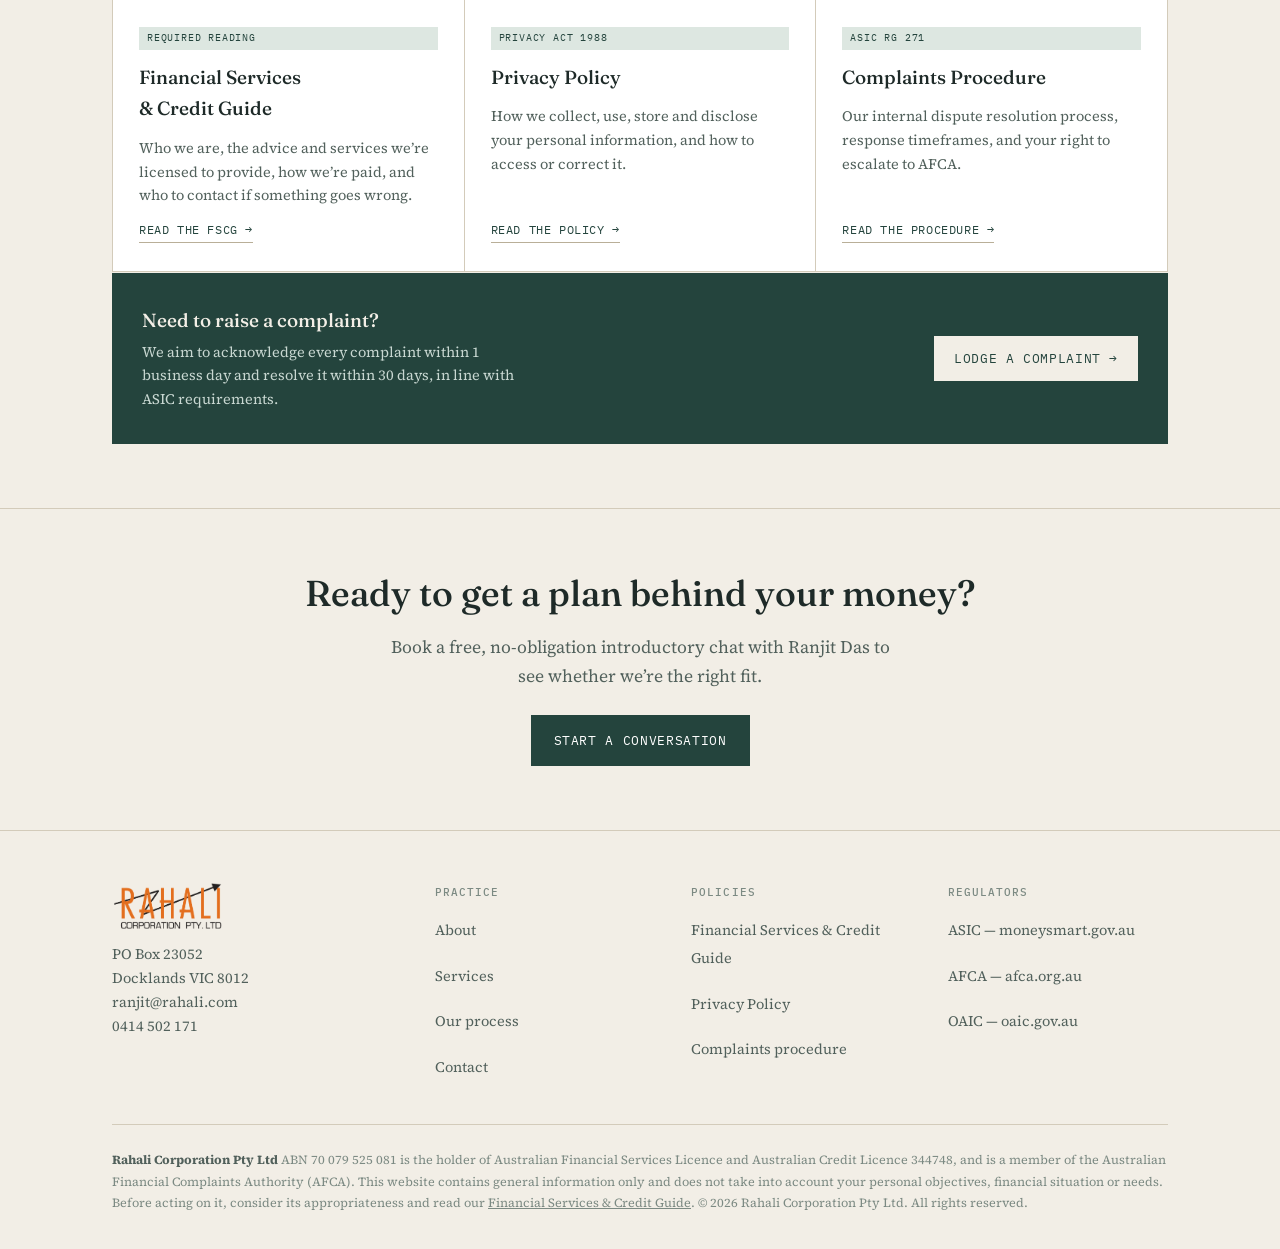
==== commit 97f704b1: "Remove "Independent"/"independently" describing Rahali itself ASIC restricts AFSL holders from descr" ====
--- a/index.html
+++ b/index.html
@@ -49,7 +49,7 @@
     <div class="hero-grid">
       <div>
         <h1>Advice built for the <em>next twenty years,</em> not the next quarter.</h1>
-        <p class="hero-sub">Rahali Corporation is an independently licensed financial advice practice in Docklands, Victoria &mdash; helping clients build, protect and draw down wealth with a plan they actually understand.</p>
+        <p class="hero-sub">Rahali Corporation is a self-licensed financial advice practice in Docklands, Victoria &mdash; helping clients build, protect and draw down wealth with a plan they actually understand.</p>
         <div class="hero-actions">
           <a class="btn-primary" href="contact.html">Start a conversation</a>
           <a class="btn-ghost" href="process.html">See how we work &rarr;</a>
@@ -119,7 +119,7 @@
 
 <div class="trust-strip">
   <div class="wrap trust-grid">
-    <div><h3>Independently licensed</h3><p>Rahali holds its own AFSL and Australian Credit Licence rather than operating under someone else&rsquo;s &mdash; we&rsquo;re accountable to ASIC directly for the advice we give.</p></div>
+    <div><h3>Self-licensed</h3><p>Rahali holds its own AFSL and Australian Credit Licence rather than operating under someone else&rsquo;s &mdash; we&rsquo;re accountable to ASIC directly for the advice we give.</p></div>
     <div><h3>One adviser, one relationship</h3><p>You work with the same principal adviser over time, not a rotating call centre.</p></div>
     <div><h3>Clear on cost</h3><p>Fees are agreed and disclosed in writing before any advice is provided &mdash; no surprises in a Statement of Advice.</p></div>
   </div>
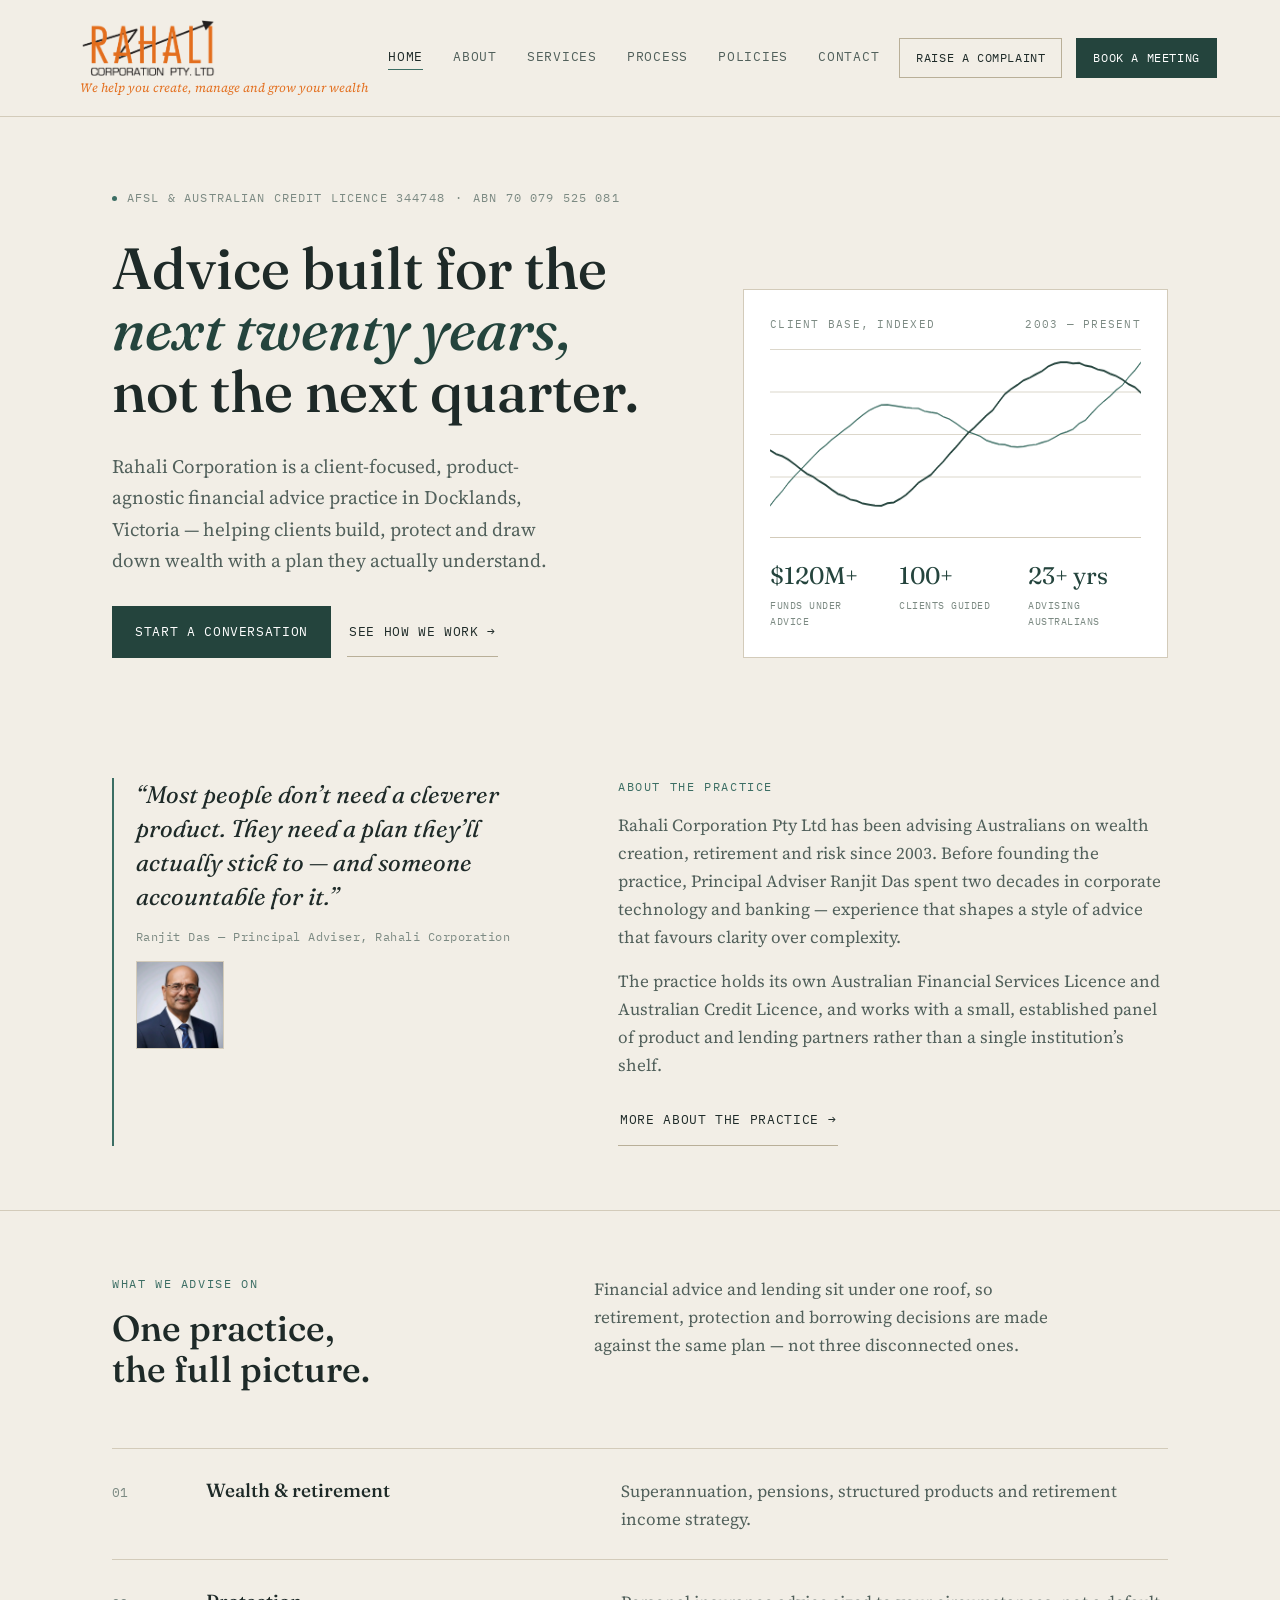
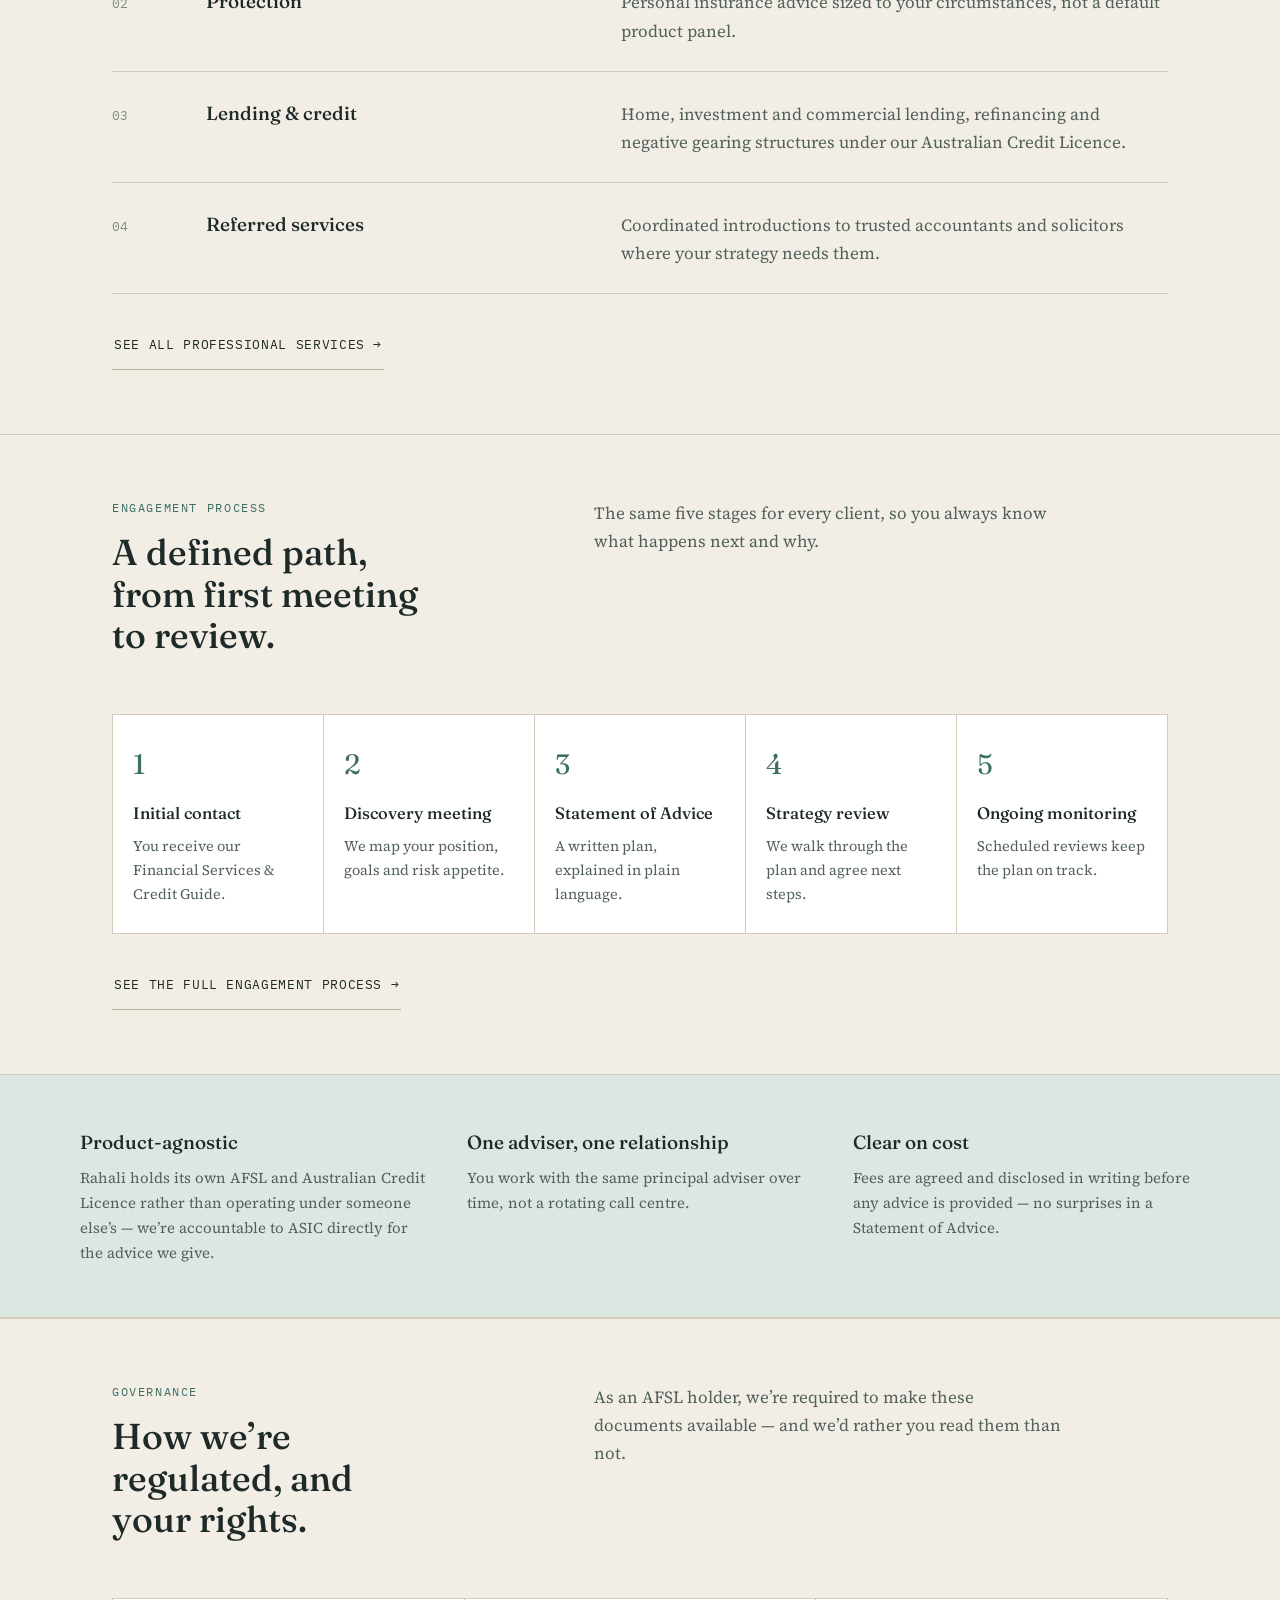
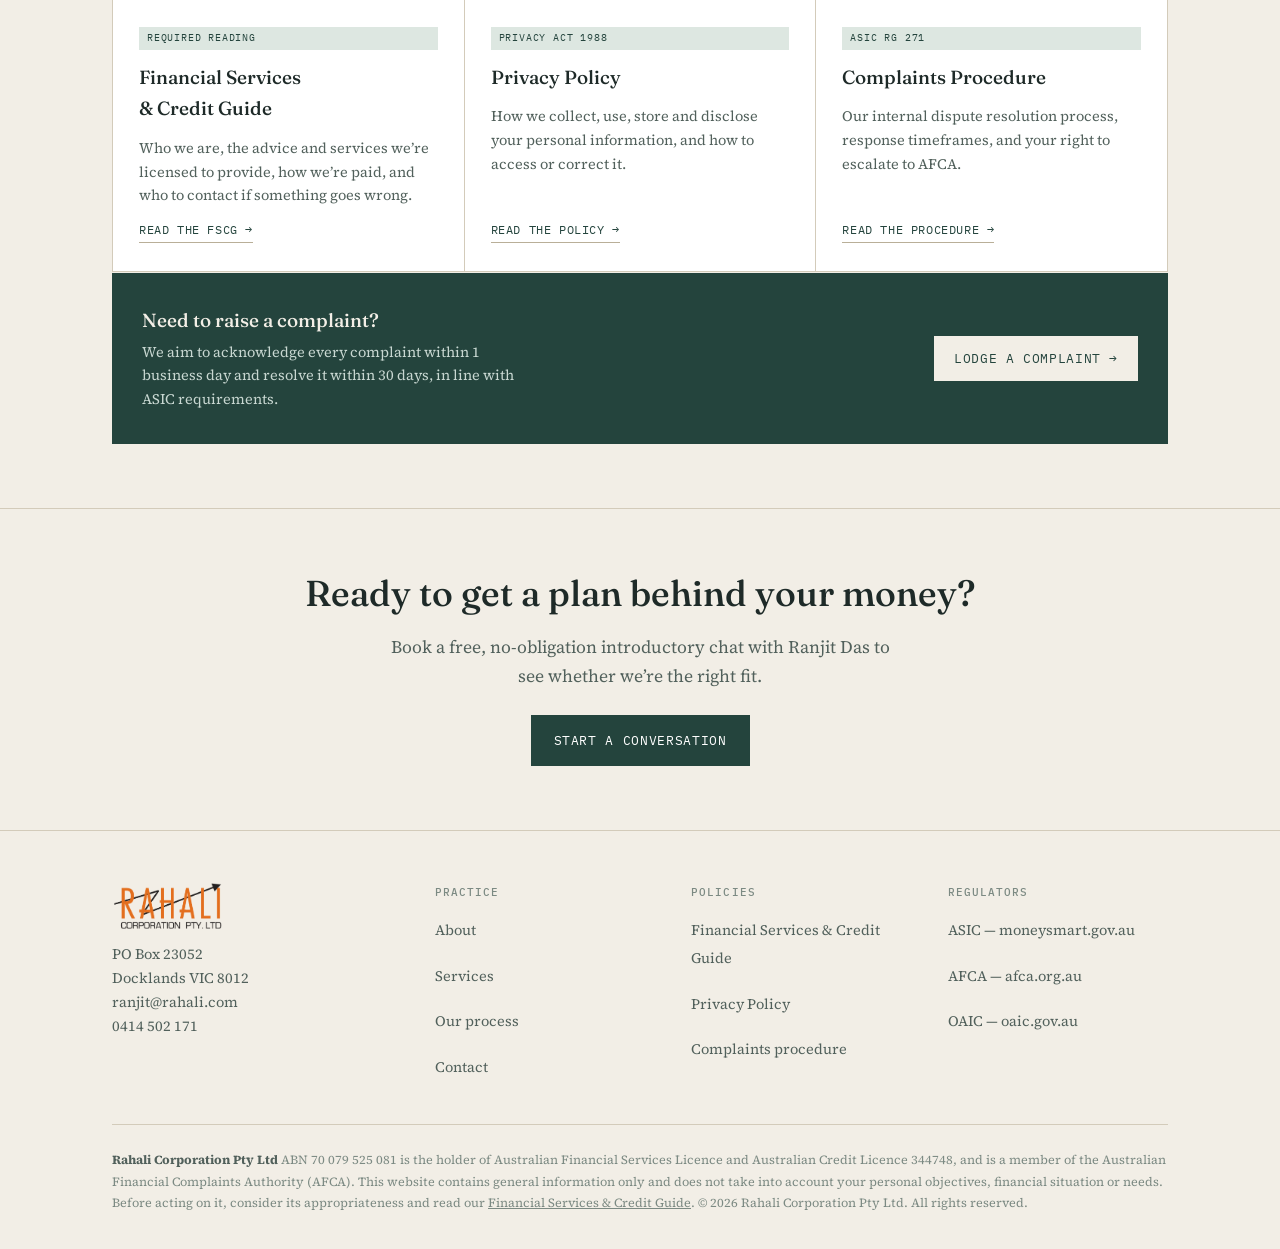
==== commit 110f2f08: "Replace "self-licensed" with client-focused/product-agnostic wording About H1 and hero paragraph on " ====
--- a/index.html
+++ b/index.html
@@ -49,7 +49,7 @@
     <div class="hero-grid">
       <div>
         <h1>Advice built for the <em>next twenty years,</em> not the next quarter.</h1>
-        <p class="hero-sub">Rahali Corporation is a self-licensed financial advice practice in Docklands, Victoria &mdash; helping clients build, protect and draw down wealth with a plan they actually understand.</p>
+        <p class="hero-sub">Rahali Corporation is a client-focused, product-agnostic financial advice practice in Docklands, Victoria &mdash; helping clients build, protect and draw down wealth with a plan they actually understand.</p>
         <div class="hero-actions">
           <a class="btn-primary" href="contact.html">Start a conversation</a>
           <a class="btn-ghost" href="process.html">See how we work &rarr;</a>
@@ -119,7 +119,7 @@
 
 <div class="trust-strip">
   <div class="wrap trust-grid">
-    <div><h3>Self-licensed</h3><p>Rahali holds its own AFSL and Australian Credit Licence rather than operating under someone else&rsquo;s &mdash; we&rsquo;re accountable to ASIC directly for the advice we give.</p></div>
+    <div><h3>Product-agnostic</h3><p>Rahali holds its own AFSL and Australian Credit Licence rather than operating under someone else&rsquo;s &mdash; we&rsquo;re accountable to ASIC directly for the advice we give.</p></div>
     <div><h3>One adviser, one relationship</h3><p>You work with the same principal adviser over time, not a rotating call centre.</p></div>
     <div><h3>Clear on cost</h3><p>Fees are agreed and disclosed in writing before any advice is provided &mdash; no surprises in a Statement of Advice.</p></div>
   </div>
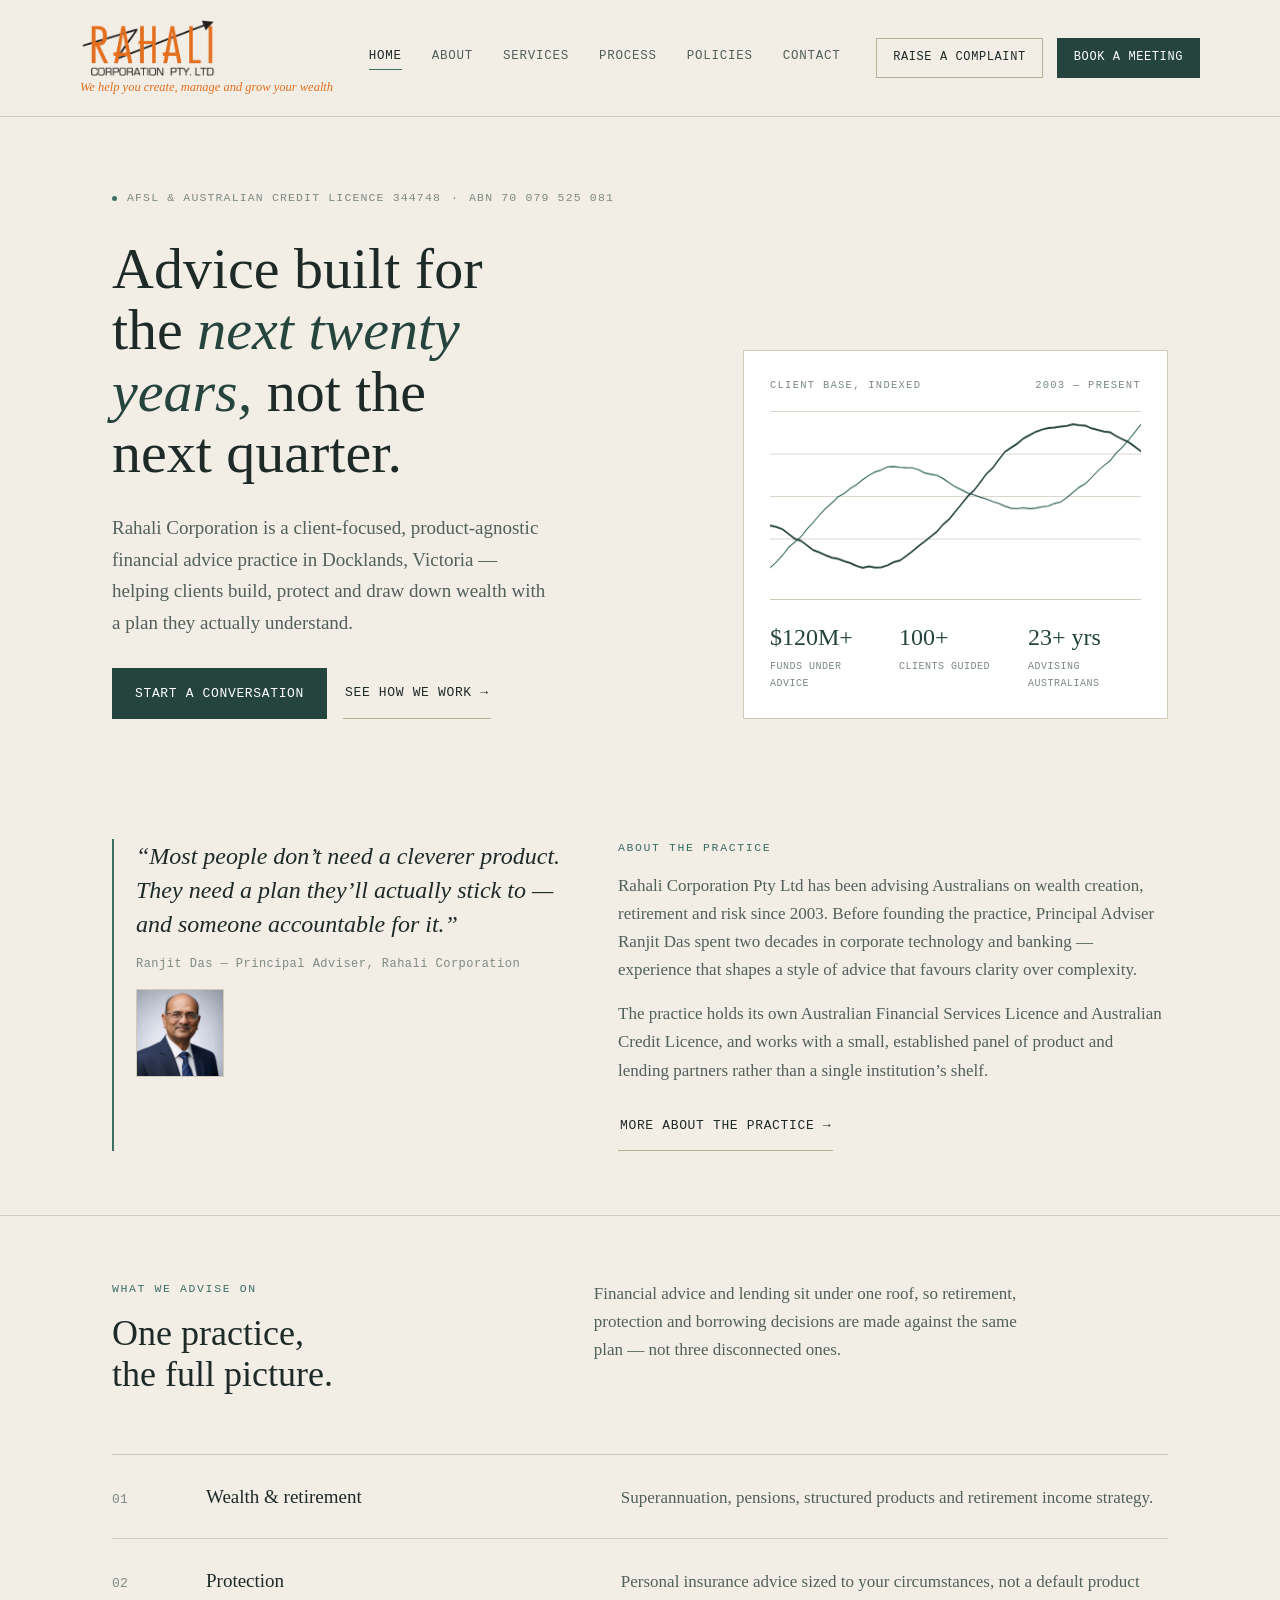
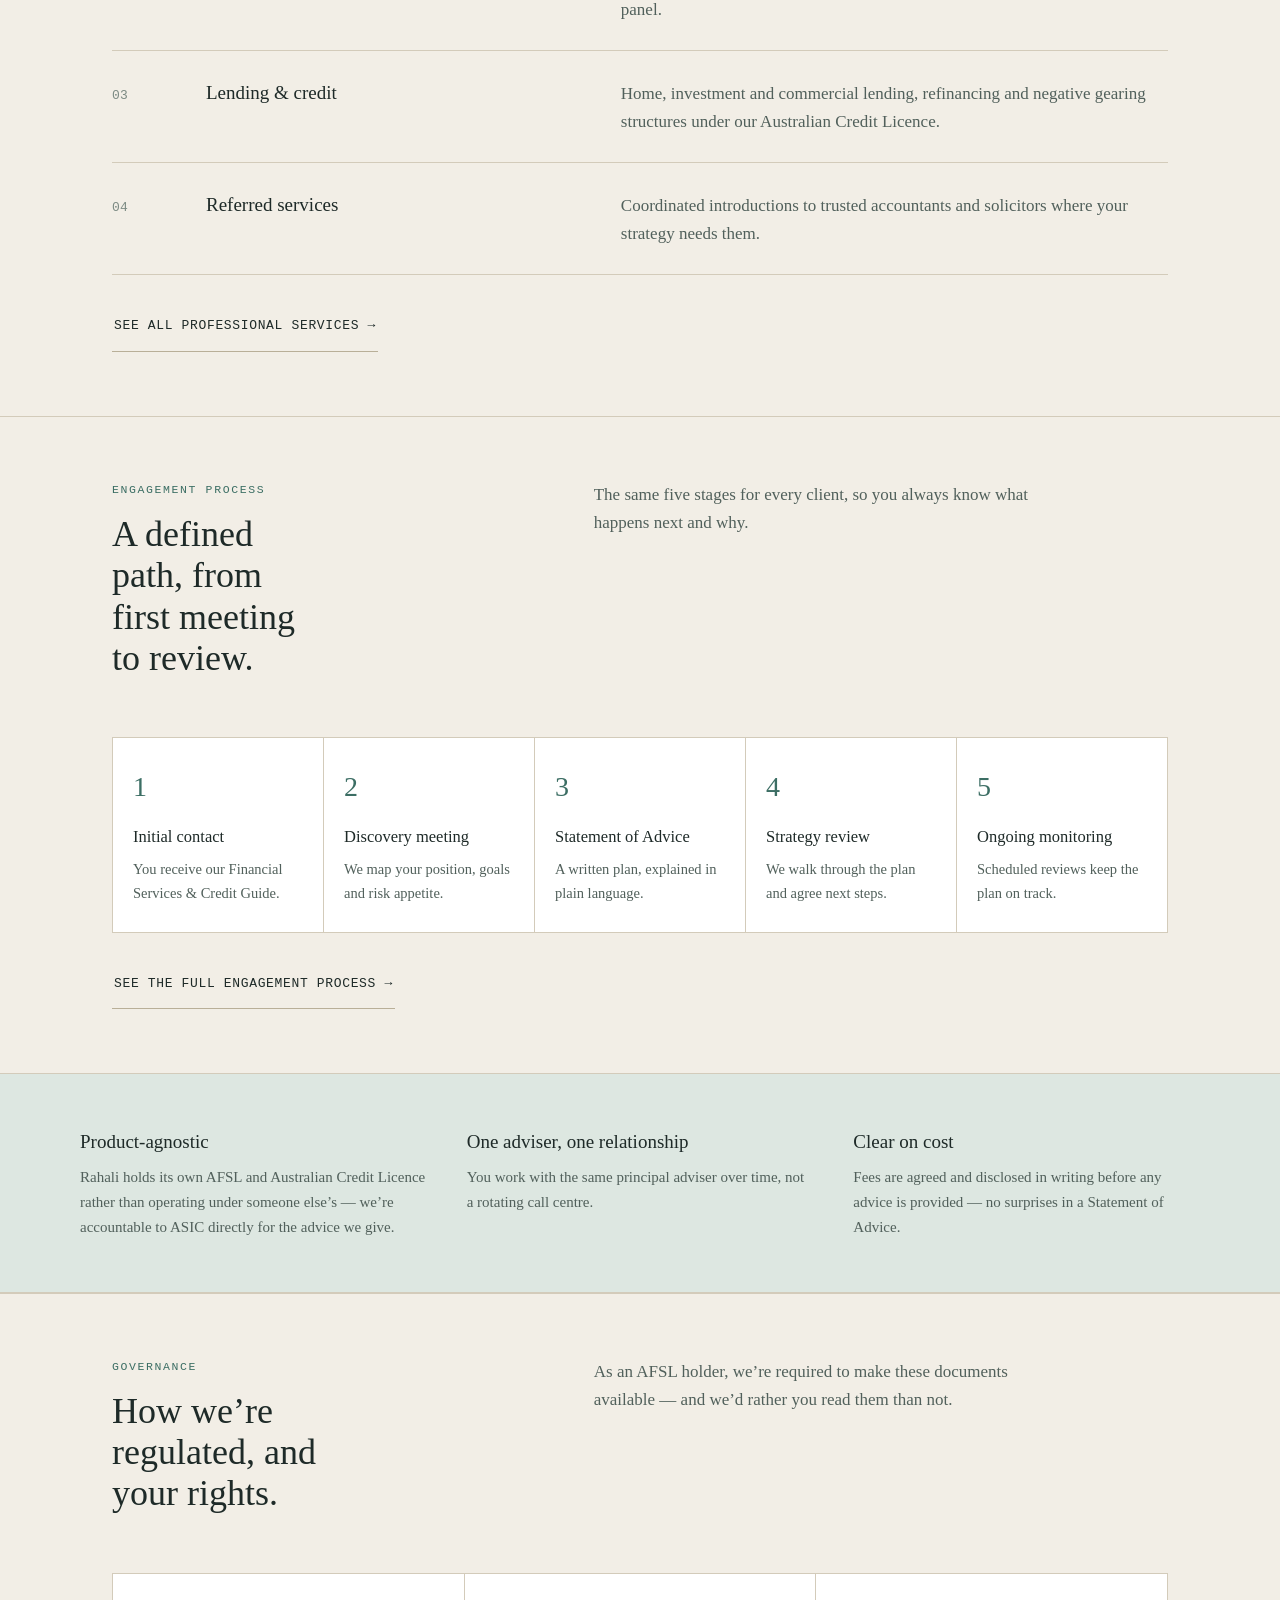
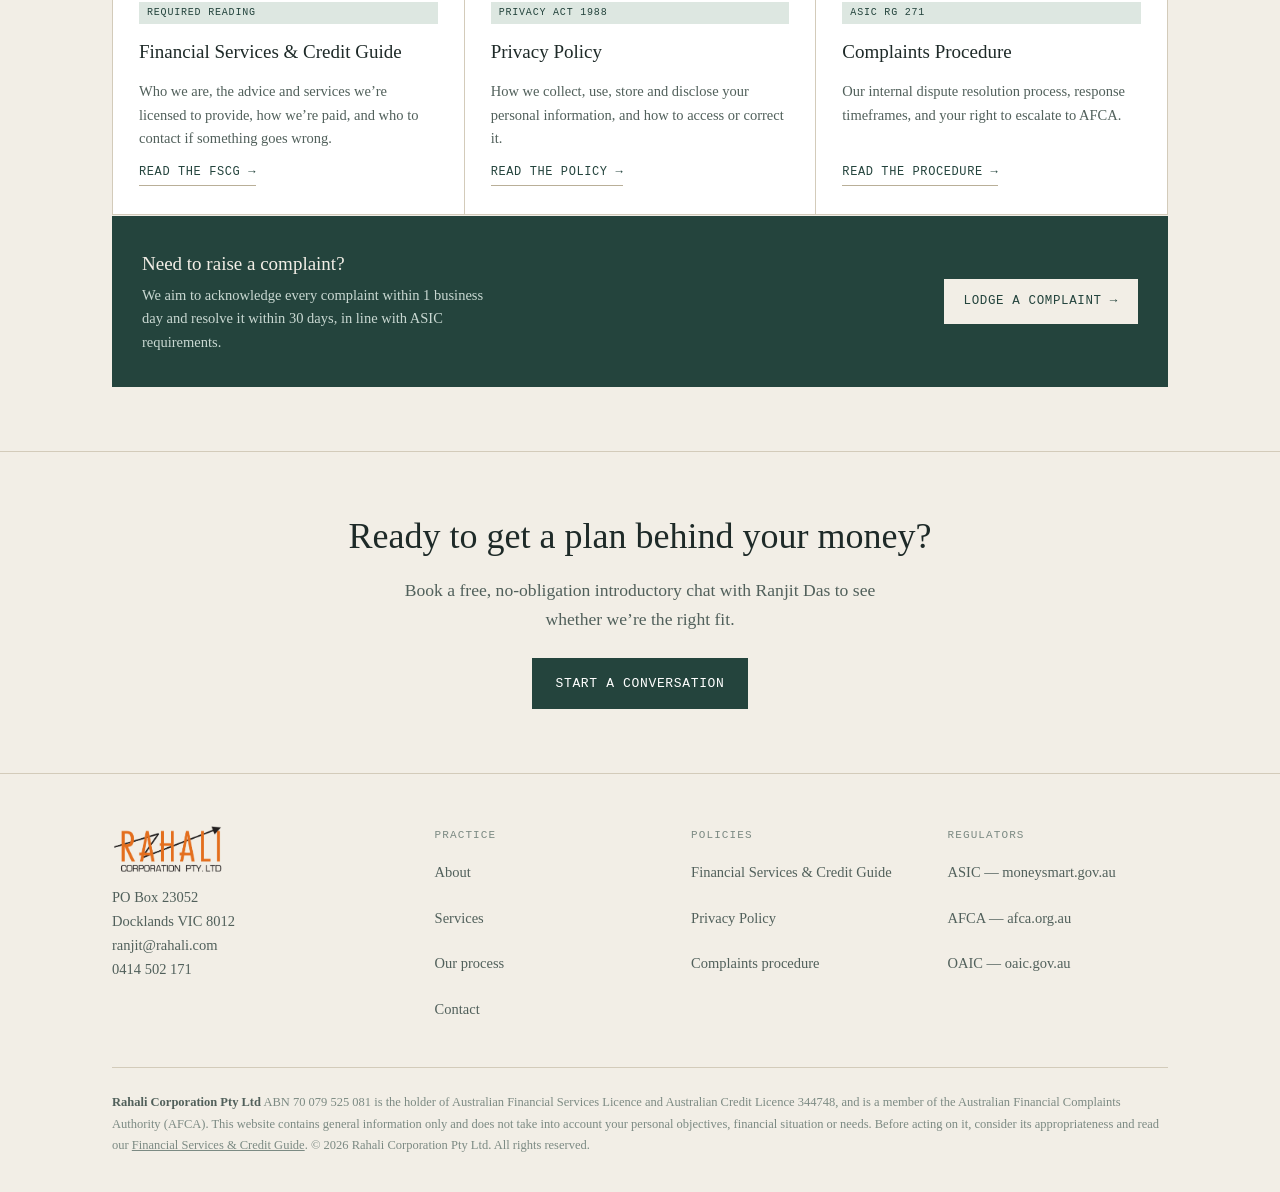
==== commit cd1d90f6: "Add SEO, structured data, and security hardening - Fix font loading: replace CSS @import with HTML <" ====
--- a/index.html
+++ b/index.html
@@ -3,12 +3,58 @@
 <head>
 <meta charset="UTF-8">
 <meta name="viewport" content="width=device-width, initial-scale=1.0">
+<meta http-equiv="Content-Security-Policy" content="default-src 'self'; script-src 'self' https://static.cloudflareinsights.com; style-src 'self' 'unsafe-inline' https://fonts.googleapis.com; font-src 'self' https://fonts.gstatic.com; img-src 'self' data:; connect-src 'self' https://cloudflareinsights.com; base-uri 'self'; form-action 'self';">
 <title>Rahali Corporation | Financial Planning & Mortgage Advice, Melbourne</title>
 <meta name="description" content="Rahali Corporation Pty Ltd helps individuals and families create, grow and protect their wealth through personal financial advice, retirement planning and mortgage broking. AFSL & Australian Credit Licence 344748.">
+<link rel="canonical" href="https://rahali.com/">
+
+<meta property="og:type" content="website">
+<meta property="og:site_name" content="Rahali Corporation">
+<meta property="og:locale" content="en_AU">
+<meta property="og:title" content="Rahali Corporation | Financial Planning & Mortgage Advice, Melbourne">
+<meta property="og:description" content="Rahali Corporation Pty Ltd helps individuals and families create, grow and protect their wealth through personal financial advice, retirement planning and mortgage broking. AFSL & Australian Credit Licence 344748.">
+<meta property="og:url" content="https://rahali.com/">
+<meta property="og:image" content="https://rahali.com/assets/img/social-share.jpg">
+
+<meta name="twitter:card" content="summary_large_image">
+<meta name="twitter:title" content="Rahali Corporation | Financial Planning & Mortgage Advice, Melbourne">
+<meta name="twitter:description" content="Rahali Corporation Pty Ltd helps individuals and families create, grow and protect their wealth through personal financial advice, retirement planning and mortgage broking. AFSL & Australian Credit Licence 344748.">
+<meta name="twitter:image" content="https://rahali.com/assets/img/social-share.jpg">
+
 <link rel="icon" href="assets/img/favicon.png" type="image/png">
 <link rel="preconnect" href="https://fonts.googleapis.com">
 <link rel="preconnect" href="https://fonts.gstatic.com" crossorigin>
+<link rel="stylesheet" href="https://fonts.googleapis.com/css2?family=Fraunces:opsz,wght@9..144,400;9..144,500;9..144,600&family=Source+Serif+4:ital,wght@0,400;0,500;0,600;1,400&family=IBM+Plex+Mono:wght@400;500&display=swap">
 <link rel="stylesheet" href="assets/css/style.css">
+<script type="application/ld+json">
+{
+  "@context": "https://schema.org",
+  "@type": "FinancialService",
+  "name": "Rahali Corporation Pty Ltd",
+  "url": "https://rahali.com/",
+  "logo": "https://rahali.com/assets/img/logo.png",
+  "image": "https://rahali.com/assets/img/social-share.jpg",
+  "description": "Rahali Corporation Pty Ltd helps individuals and families create, grow and protect their wealth through personal financial advice, retirement planning and mortgage broking. AFSL & Australian Credit Licence 344748.",
+  "telephone": "+61414502171",
+  "email": "ranjit@rahali.com",
+  "address": {
+    "@type": "PostalAddress",
+    "postOfficeBoxNumber": "23052",
+    "addressLocality": "Docklands",
+    "addressRegion": "VIC",
+    "postalCode": "8012",
+    "addressCountry": "AU"
+  },
+  "areaServed": "AU",
+  "priceRange": "$$",
+  "founder": {
+    "@type": "Person",
+    "name": "Ranjit Das",
+    "jobTitle": "Principal Adviser",
+    "sameAs": "https://www.linkedin.com/in/ranjit-das-aus/"
+  }
+}
+</script>
 </head>
 <body>
 <a class="skip-link" href="#main">Skip to content</a>
@@ -210,55 +256,7 @@
 </footer>
 
 <script src="assets/js/main.js"></script>
-<script>
-(function(){
-  var c = document.getElementById('horizon');
-  if(!c) return;
-  var ctx = c.getContext('2d');
-  var w = c.width, h = c.height;
-  function styleOf(varName, fallback){
-    var v = getComputedStyle(document.documentElement).getPropertyValue(varName);
-    return v ? v.trim() : fallback;
-  }
-  function draw(){
-    ctx.clearRect(0,0,w,h);
-    var line = styleOf('--line-strong','#B9AF98');
-    var accent = styleOf('--accent','#3C6E64');
-    var accentDeep = styleOf('--accent-deep','#24443D');
-    ctx.strokeStyle = line;
-    ctx.lineWidth = 1;
-    for(var gy=0; gy<=4; gy++){
-      var y = (h/4)*gy + 0.5;
-      ctx.globalAlpha = 0.5;
-      ctx.beginPath(); ctx.moveTo(0,y); ctx.lineTo(w,y); ctx.stroke();
-    }
-    ctx.globalAlpha = 1;
-    function series(seed, color, width, base){
-      var pts = 60, arr=[];
-      var v = base;
-      for(var i=0;i<=pts;i++){
-        var t = i/pts;
-        v += Math.sin(t*7+seed)*3 + (Math.random()-0.45)*2.2 + 0.9;
-        arr.push(v);
-      }
-      var min = Math.min.apply(null,arr), max = Math.max.apply(null,arr);
-      ctx.beginPath();
-      ctx.strokeStyle = color;
-      ctx.lineWidth = width;
-      for(var i=0;i<arr.length;i++){
-        var x = (i/pts)*w;
-        var y = h - 14 - ((arr[i]-min)/(max-min))*(h-28);
-        if(i===0) ctx.moveTo(x,y); else ctx.lineTo(x,y);
-      }
-      ctx.stroke();
-    }
-    series(1, accent, 1.4, 20);
-    series(4, accentDeep, 2, 10);
-  }
-  draw();
-  window.matchMedia('(prefers-color-scheme: dark)').addEventListener('change', draw);
-  window.addEventListener('resize', draw);
-})();
-</script>
+<script src="assets/js/hero-chart.js"></script>
+<script type='module' src='https://static.cloudflareinsights.com/beacon.min.js' data-cf-beacon='{"token": "2263f9cdb6f141d8b6240661b75b7e3c"}'></script>
 </body>
 </html>
--- a/assets/css/style.css
+++ b/assets/css/style.css
@@ -3,8 +3,6 @@
    "Long Horizon" design system: editorial serif + mono labels,
    sage/cream palette, sharp corners, no shadows.
    ========================================================= */
-
-@import url('https://fonts.googleapis.com/css2?family=Fraunces:opsz,wght@9..144,400;9..144,500;9..144,600&family=Source+Serif+4:ital,wght@0,400;0,500;0,600;1,400&family=IBM+Plex+Mono:wght@400;500&display=swap');
 
 :root{
   --bg:#F2EEE6;
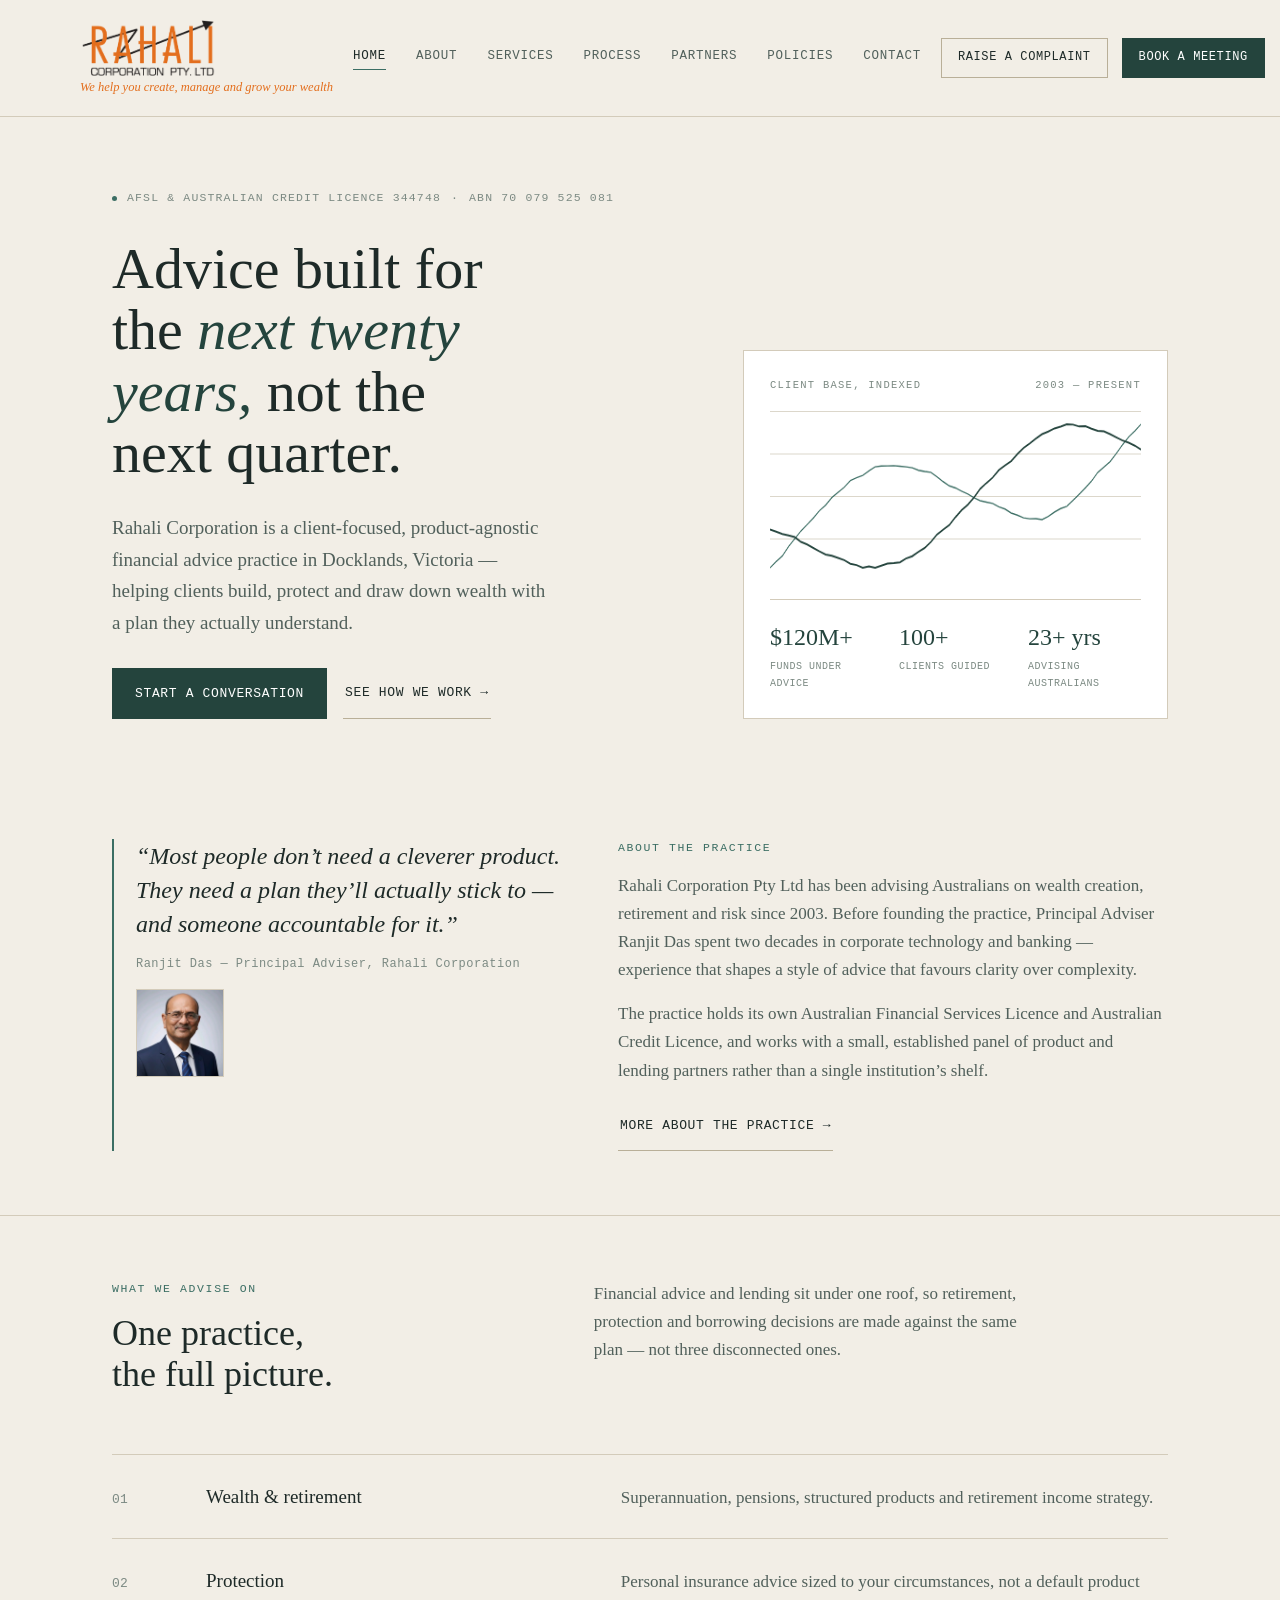
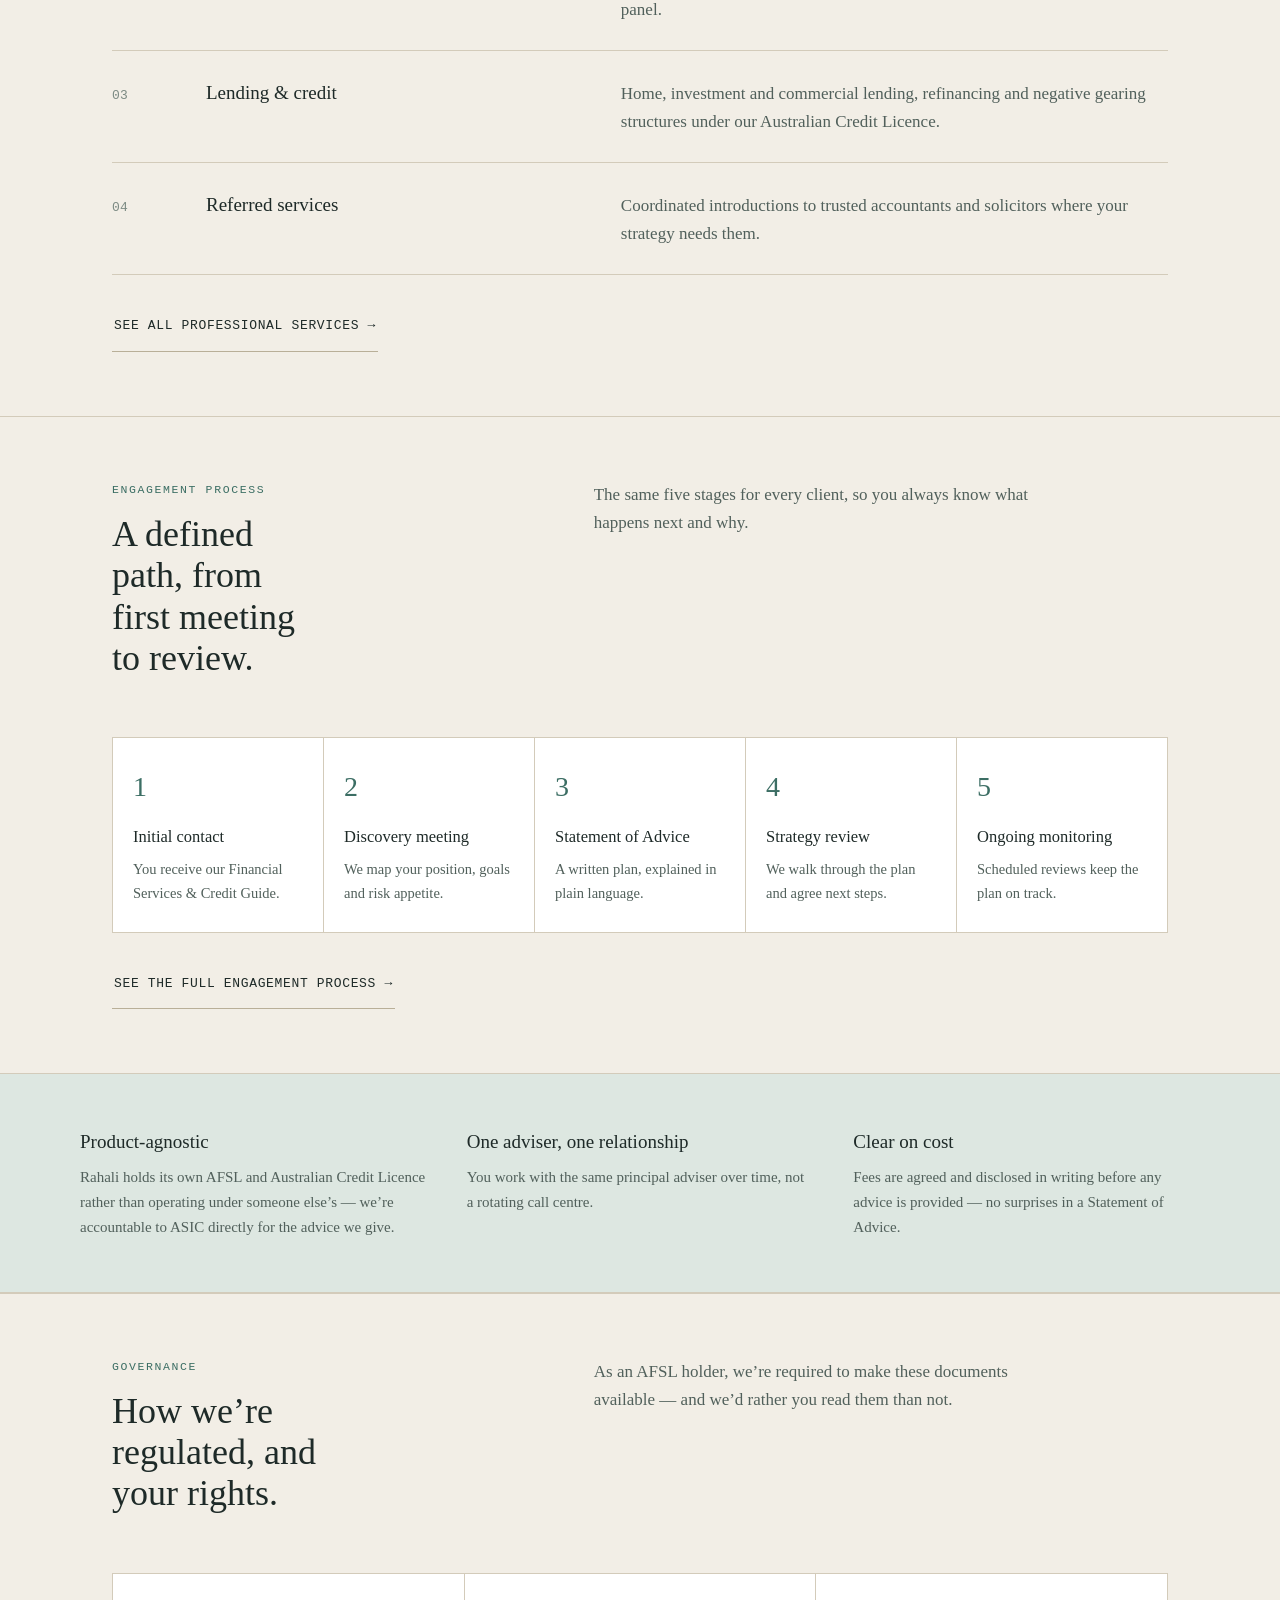
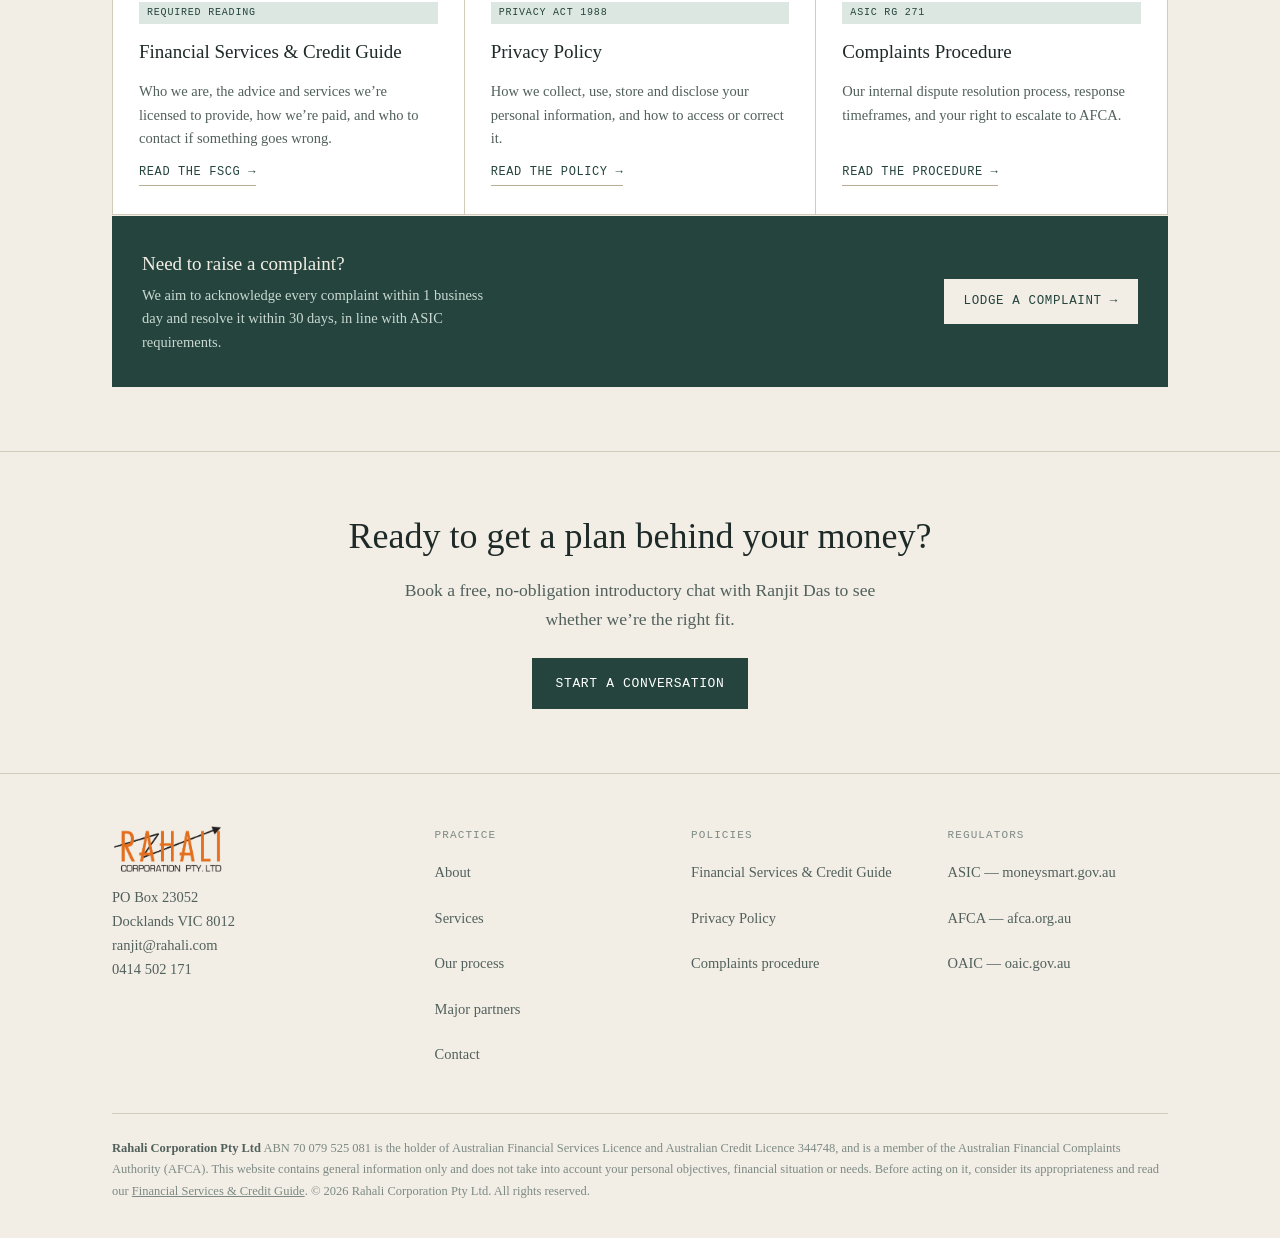
==== commit fe73c155: "Add Major Partners page - New partners.html listing Platform (MLC Expand, Netwealth), Insurance   (Z" ====
--- a/index.html
+++ b/index.html
@@ -69,6 +69,7 @@
       <a href="about.html">About</a>
       <a href="services.html">Services</a>
       <a href="process.html">Process</a>
+      <a href="partners.html">Partners</a>
       <a href="policies.html">Policies</a>
       <a href="contact.html">Contact</a>
     </nav>
@@ -229,6 +230,7 @@
           <li><a href="about.html">About</a></li>
           <li><a href="services.html">Services</a></li>
           <li><a href="process.html">Our process</a></li>
+          <li><a href="partners.html">Major partners</a></li>
           <li><a href="contact.html">Contact</a></li>
         </ul>
       </div>
--- a/assets/css/style.css
+++ b/assets/css/style.css
@@ -230,6 +230,20 @@
 @media (max-width:760px){ .panel-grid-3, .panel-grid-2{ grid-template-columns:1fr; } }
 .panel-grid .panel{ border:none; }
 
+/* ---- Partner logo grid ---- */
+.partner-grid{ display:grid; grid-template-columns:repeat(auto-fit,minmax(180px,1fr)); gap:1px; background:var(--line); border:1px solid var(--line); margin-top:24px; }
+@media (max-width:420px){ .partner-grid{ grid-template-columns:1fr; } }
+.partner-card{
+  background:var(--surface); padding:30px 20px; min-height:140px;
+  display:flex; flex-direction:column; align-items:center; justify-content:center; gap:14px;
+  text-align:center; text-decoration:none; transition:background .15s ease;
+}
+a.partner-card:hover{ background:var(--accent-tint); }
+.partner-logo{ height:42px; max-width:150px; width:auto; object-fit:contain; }
+.partner-name{ font-family:"IBM Plex Mono",monospace; font-size:11.5px; letter-spacing:.03em; color:var(--ink-soft); }
+.partner-category{ margin-top:56px; }
+.partner-category:first-of-type{ margin-top:0; }
+
 /* ---- Tables ---- */
 table{ width:100%; border-collapse:collapse; margin:1.2em 0; font-size:15px; }
 th,td{ text-align:left; padding:12px 14px; border-bottom:1px solid var(--line); vertical-align:top; }
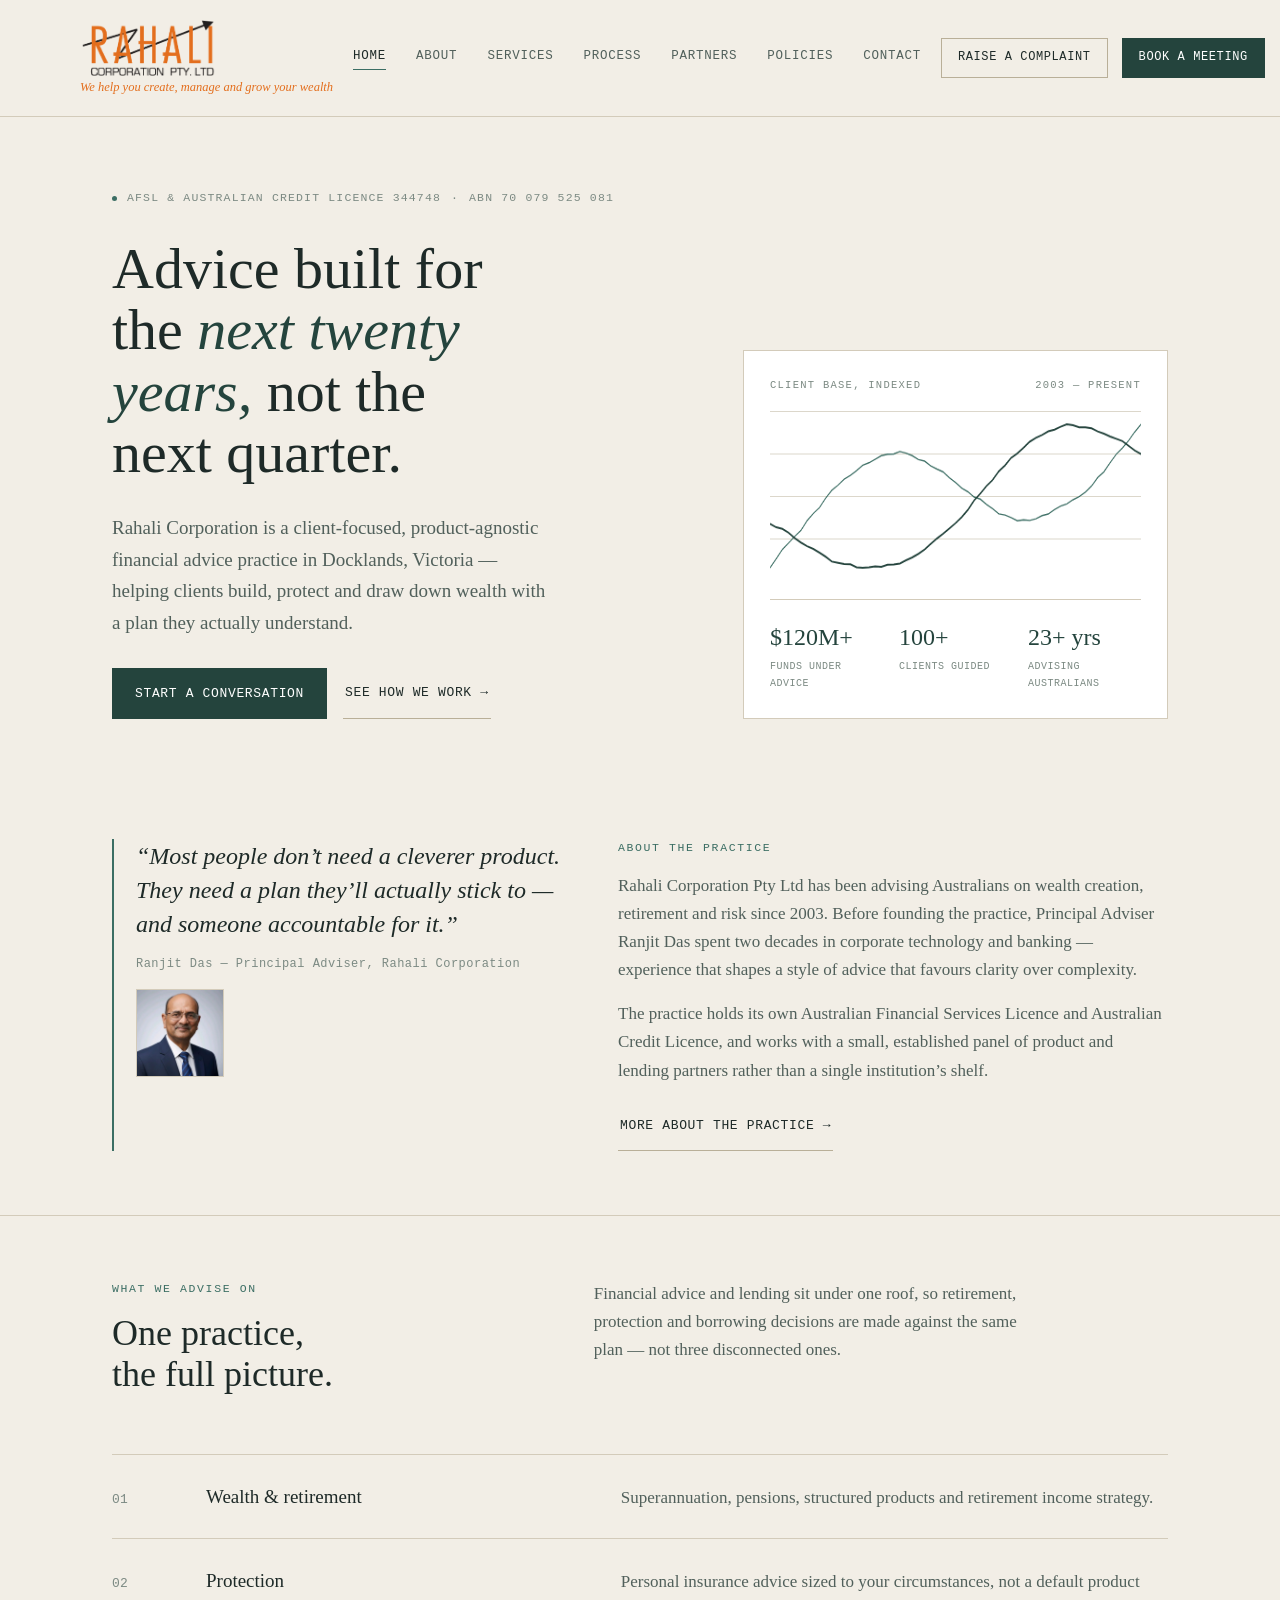
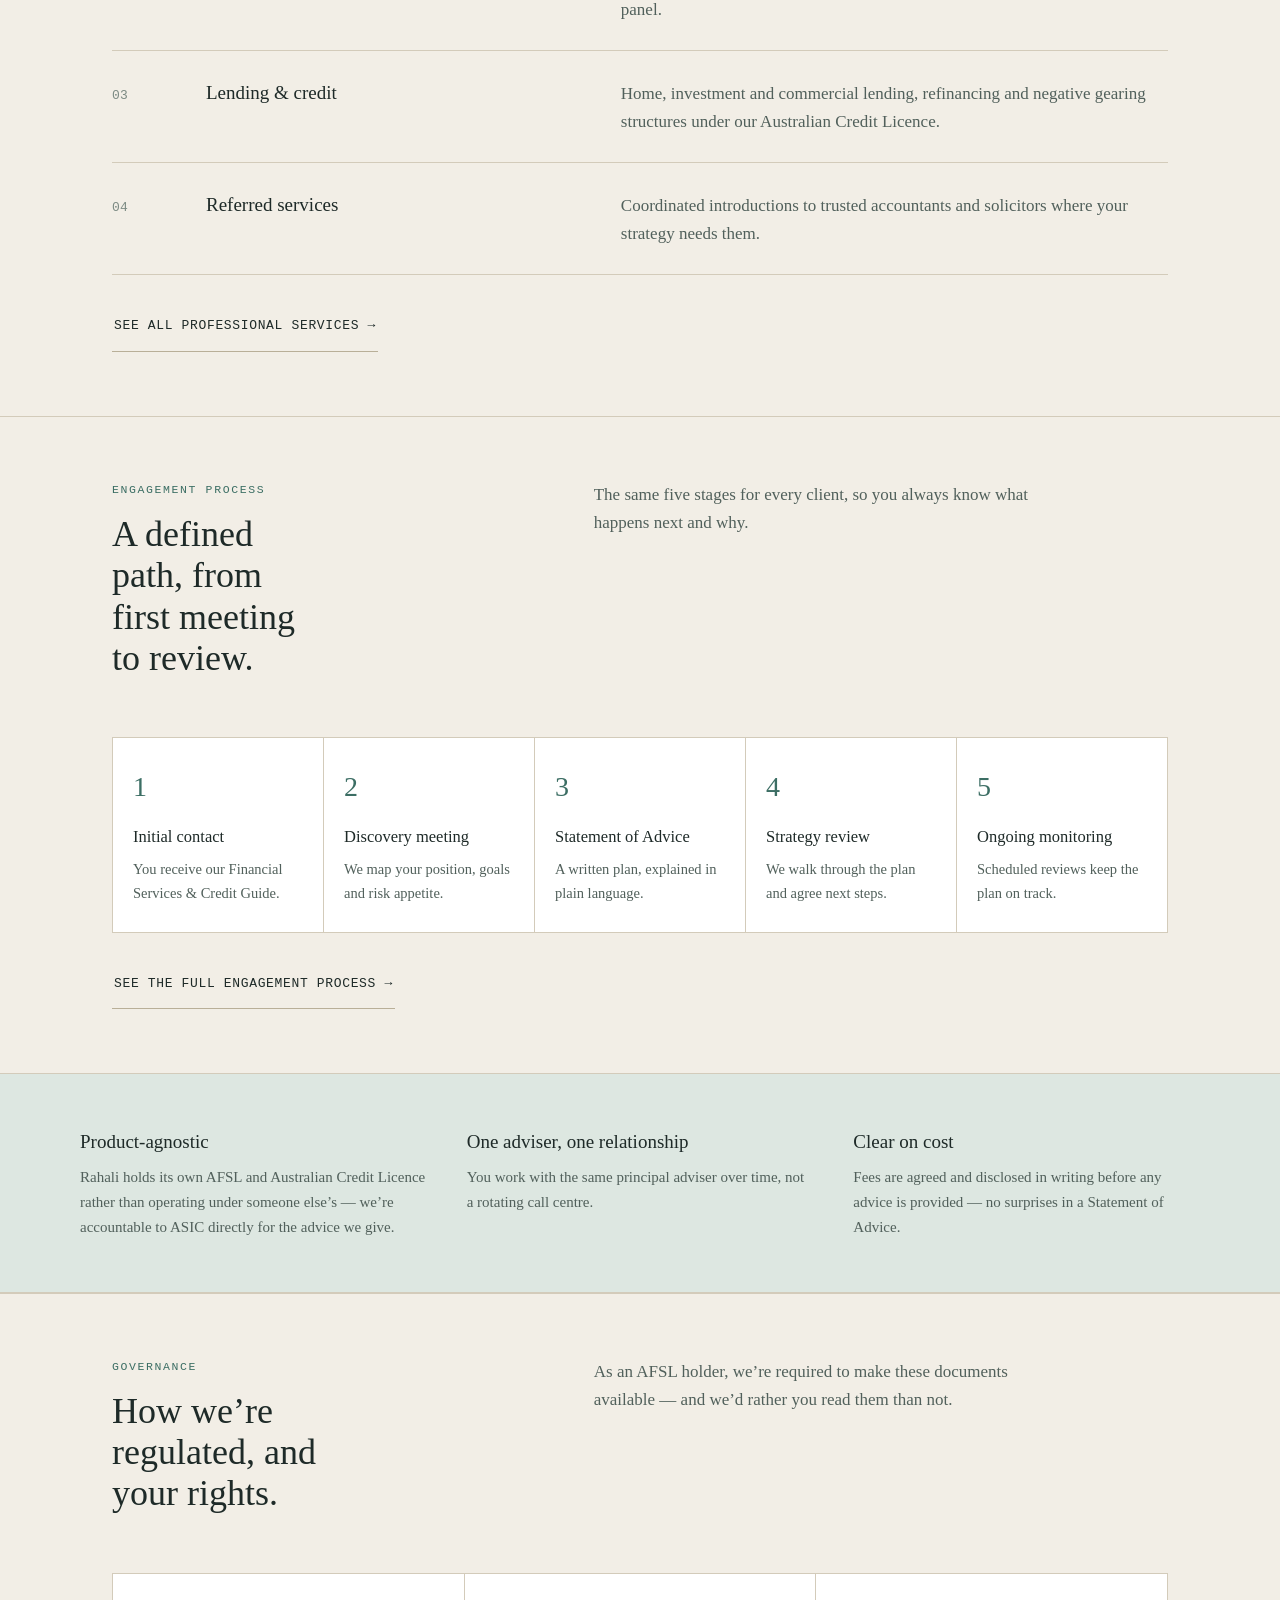
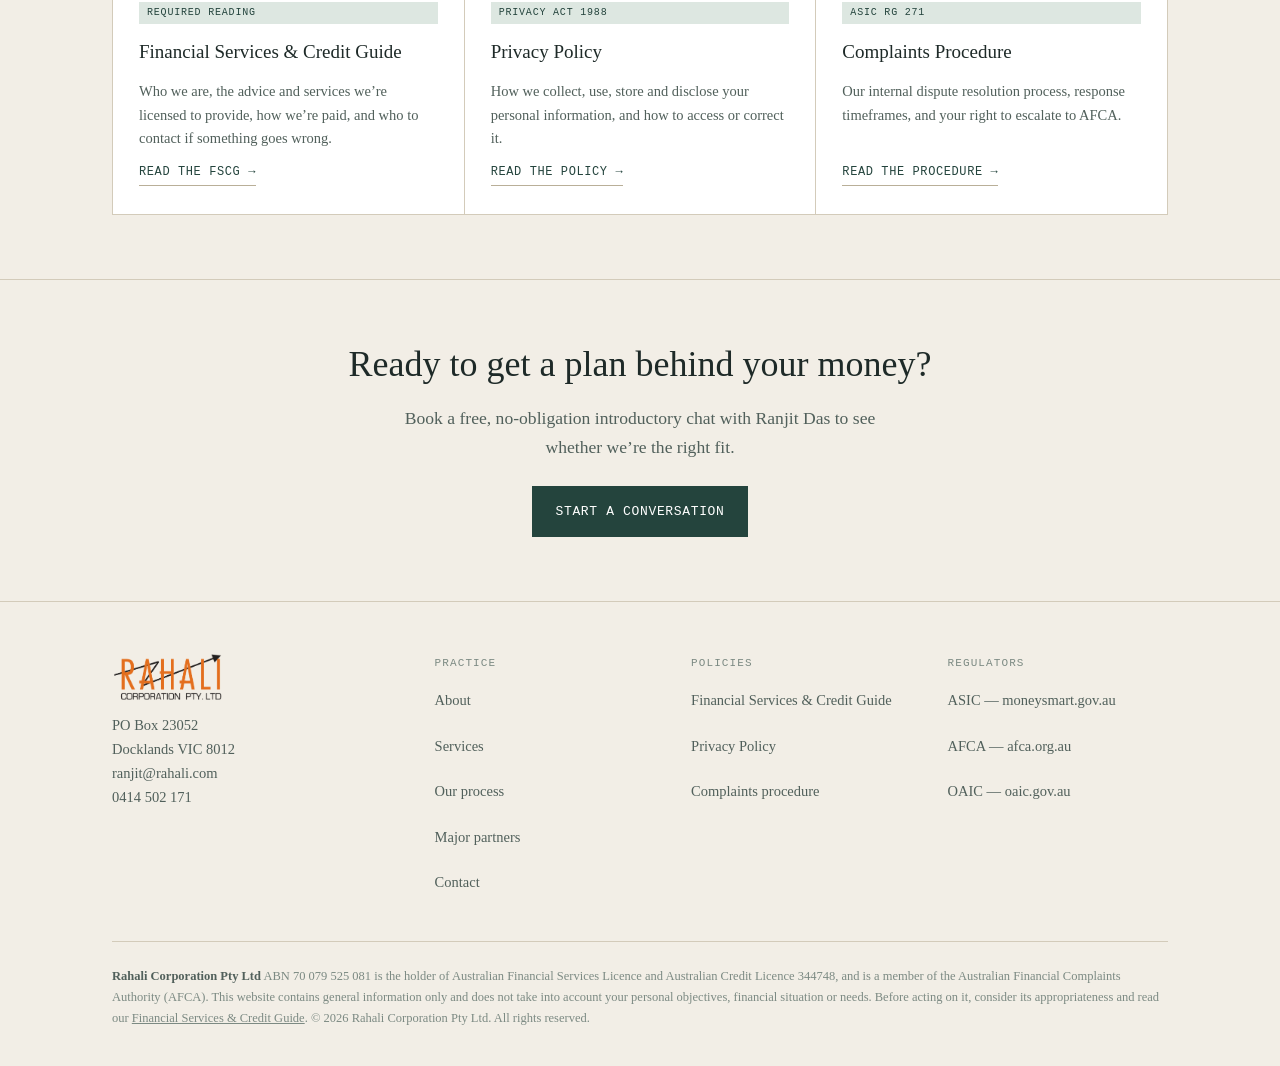
==== commit 071d2673: "Remove complaint banner from Home and Policies pages; tweak partners copy - Remove the "Need to rais" ====
--- a/index.html
+++ b/index.html
@@ -198,13 +198,6 @@
         <a href="complaints.html">Read the procedure &rarr;</a>
       </div>
     </div>
-    <div class="complaint-banner">
-      <div>
-        <h3>Need to raise a complaint?</h3>
-        <p>We aim to acknowledge every complaint within 1 business day and resolve it within 30 days, in line with ASIC requirements.</p>
-      </div>
-      <a href="complaints.html">Lodge a complaint &rarr;</a>
-    </div>
   </div>
 </section>
 
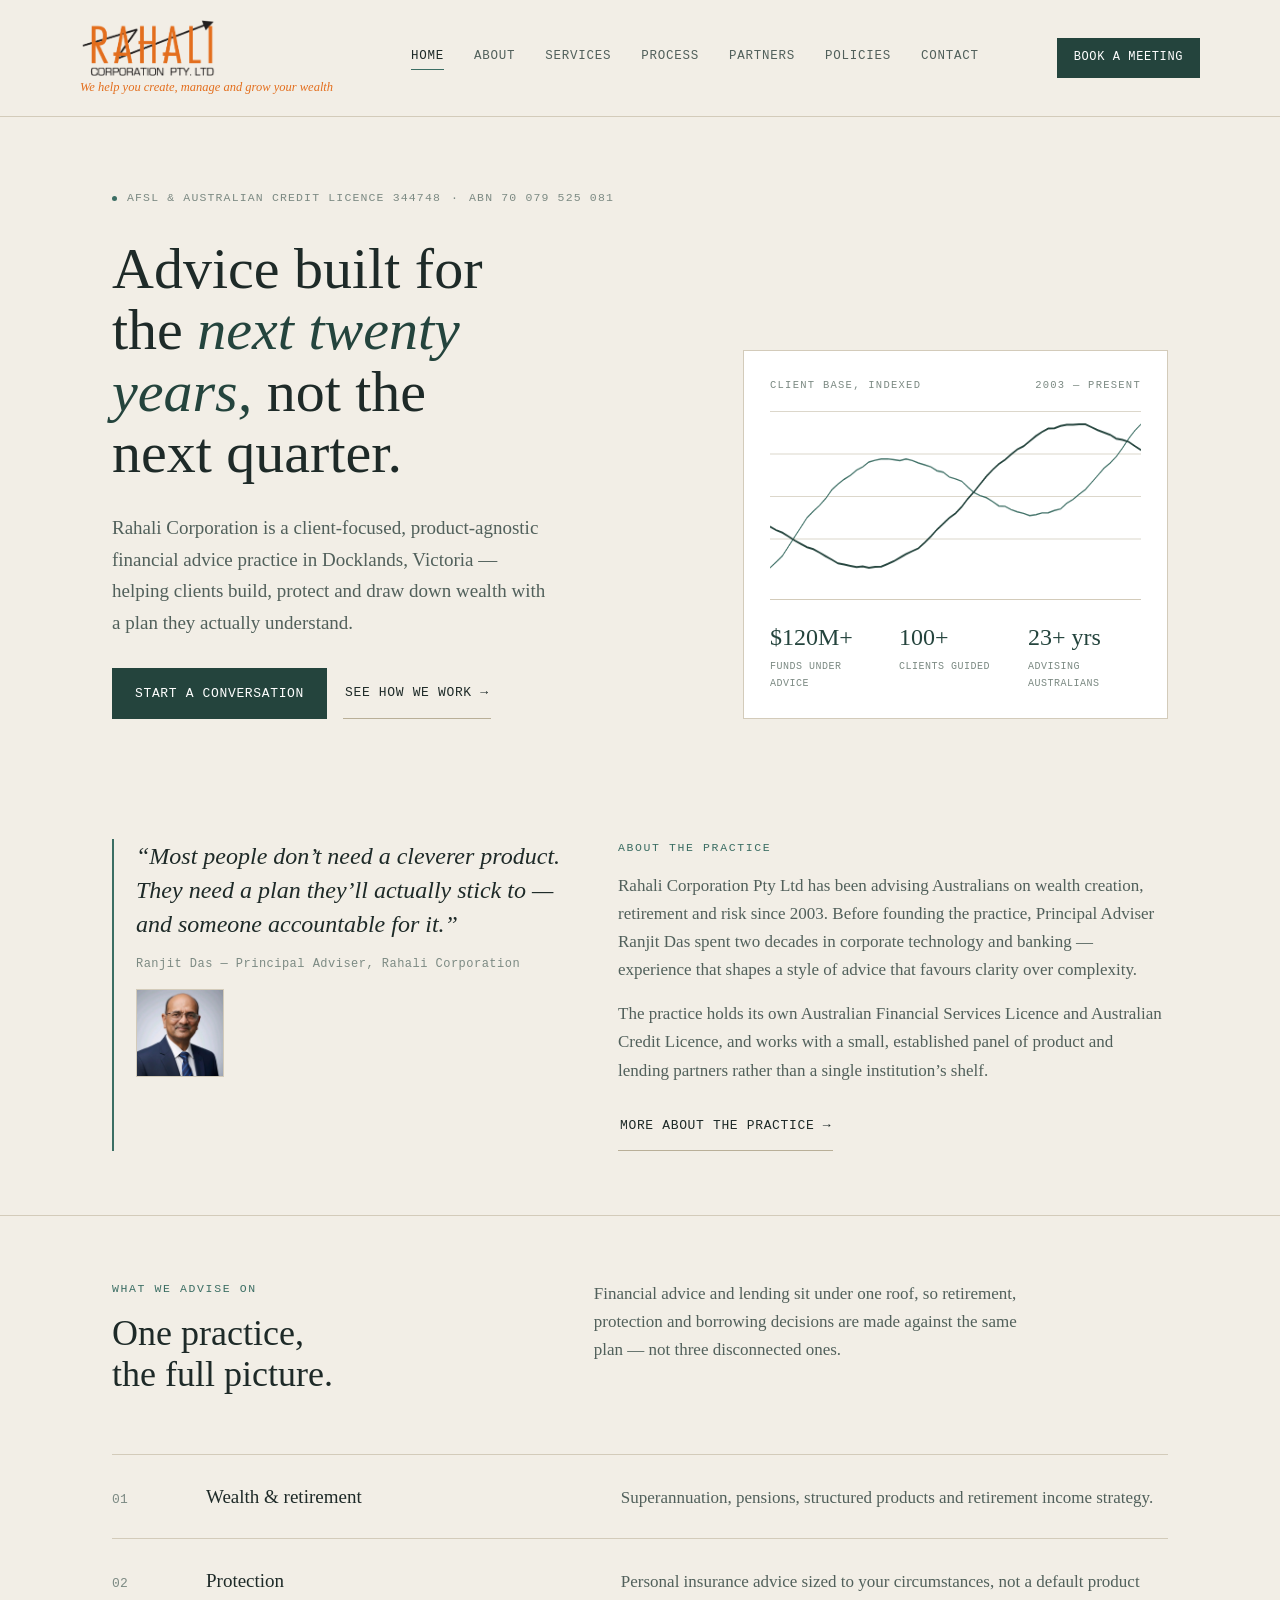
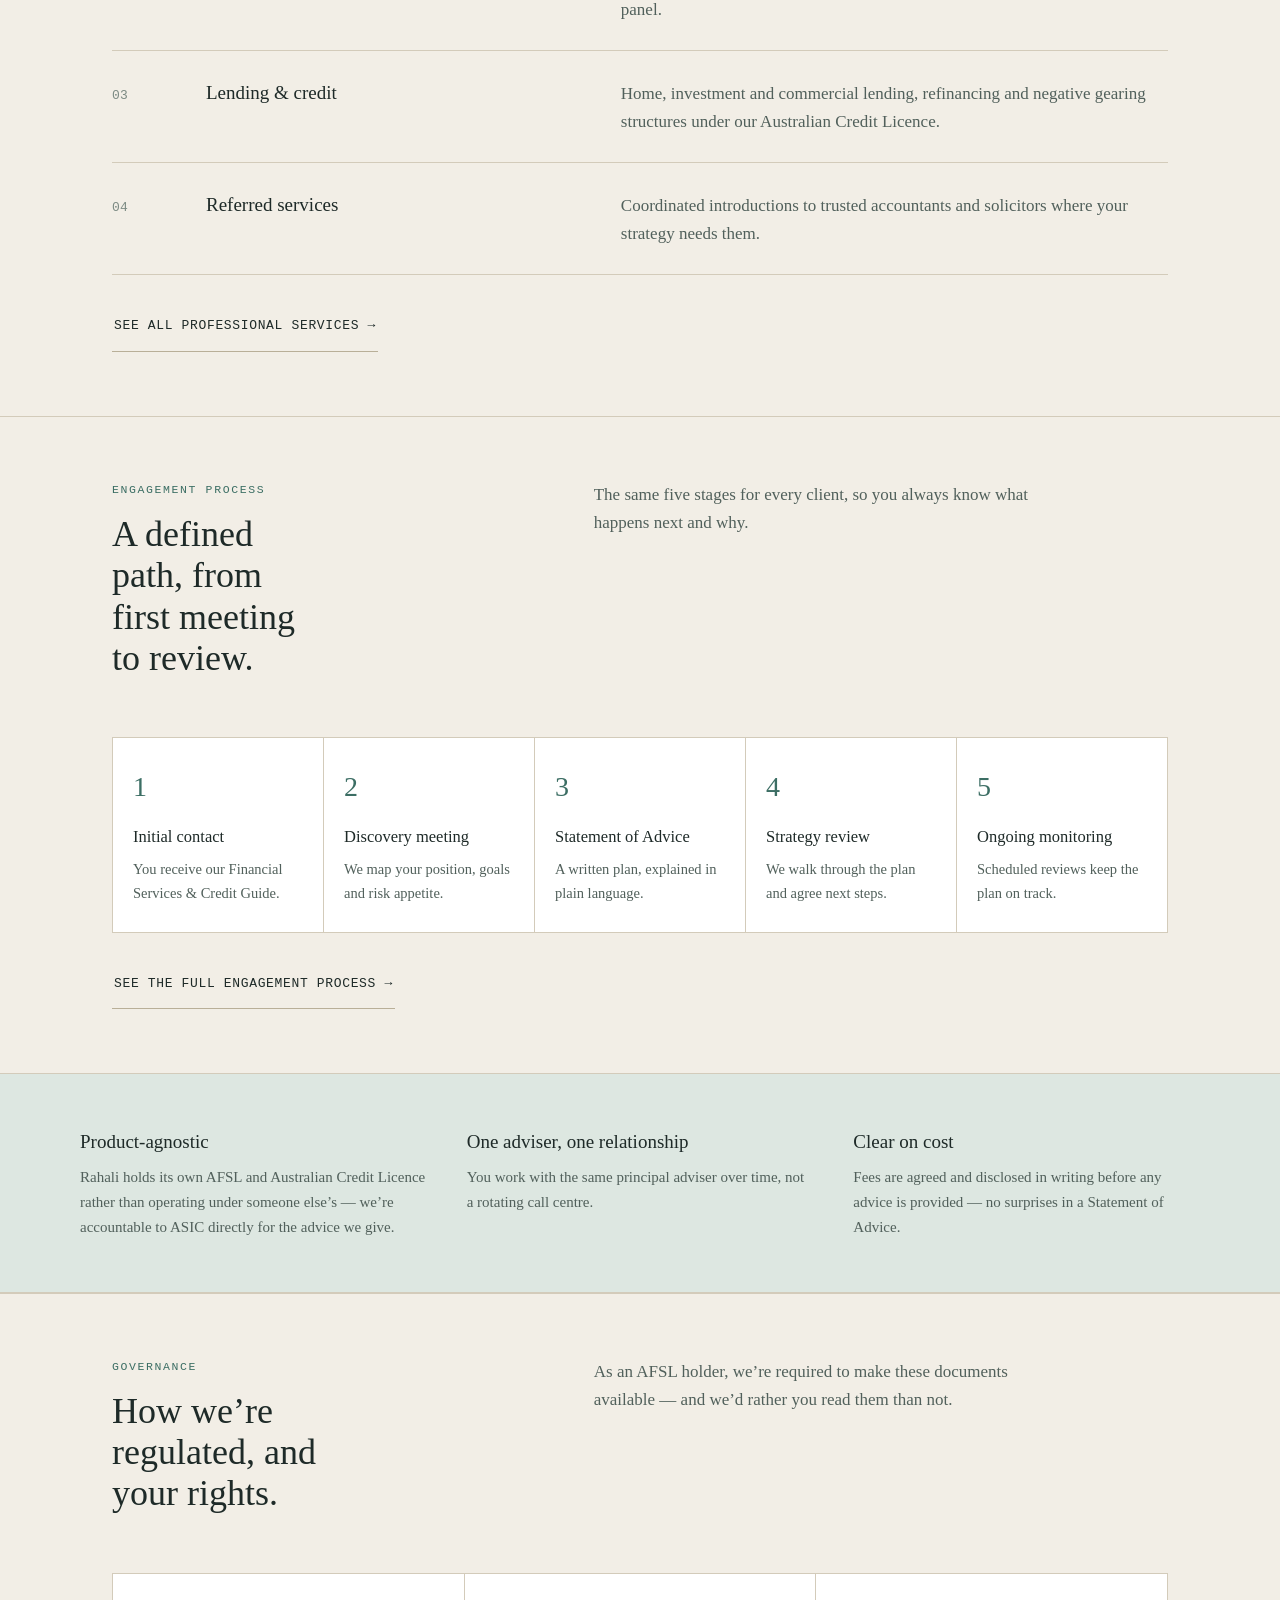
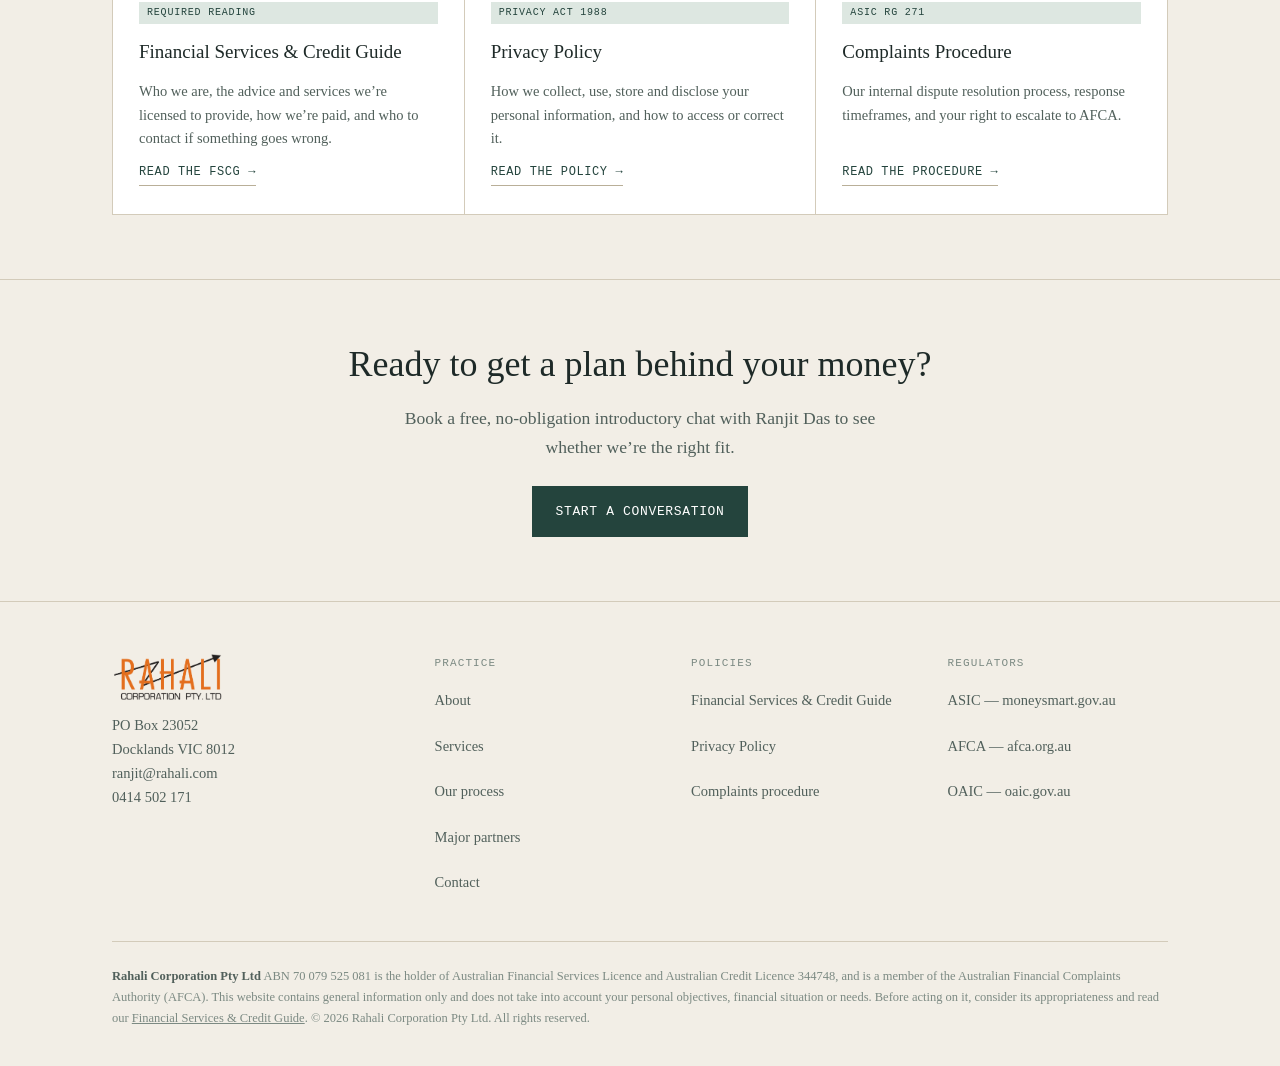
==== commit d27b1a1f: "Remove "Raise a Complaint" button from topbar on all pages Complaints remain reachable via the foote" ====
--- a/index.html
+++ b/index.html
@@ -74,7 +74,6 @@
       <a href="contact.html">Contact</a>
     </nav>
     <div class="topbar-cta">
-      <a class="btn-sm btn-outline-sm" href="complaints.html">Raise a Complaint</a>
       <a class="btn-primary btn-sm" href="contact.html">Book a meeting</a>
       <button class="nav-toggle" aria-label="Toggle menu" aria-expanded="false">
         <span></span><span></span><span></span>
